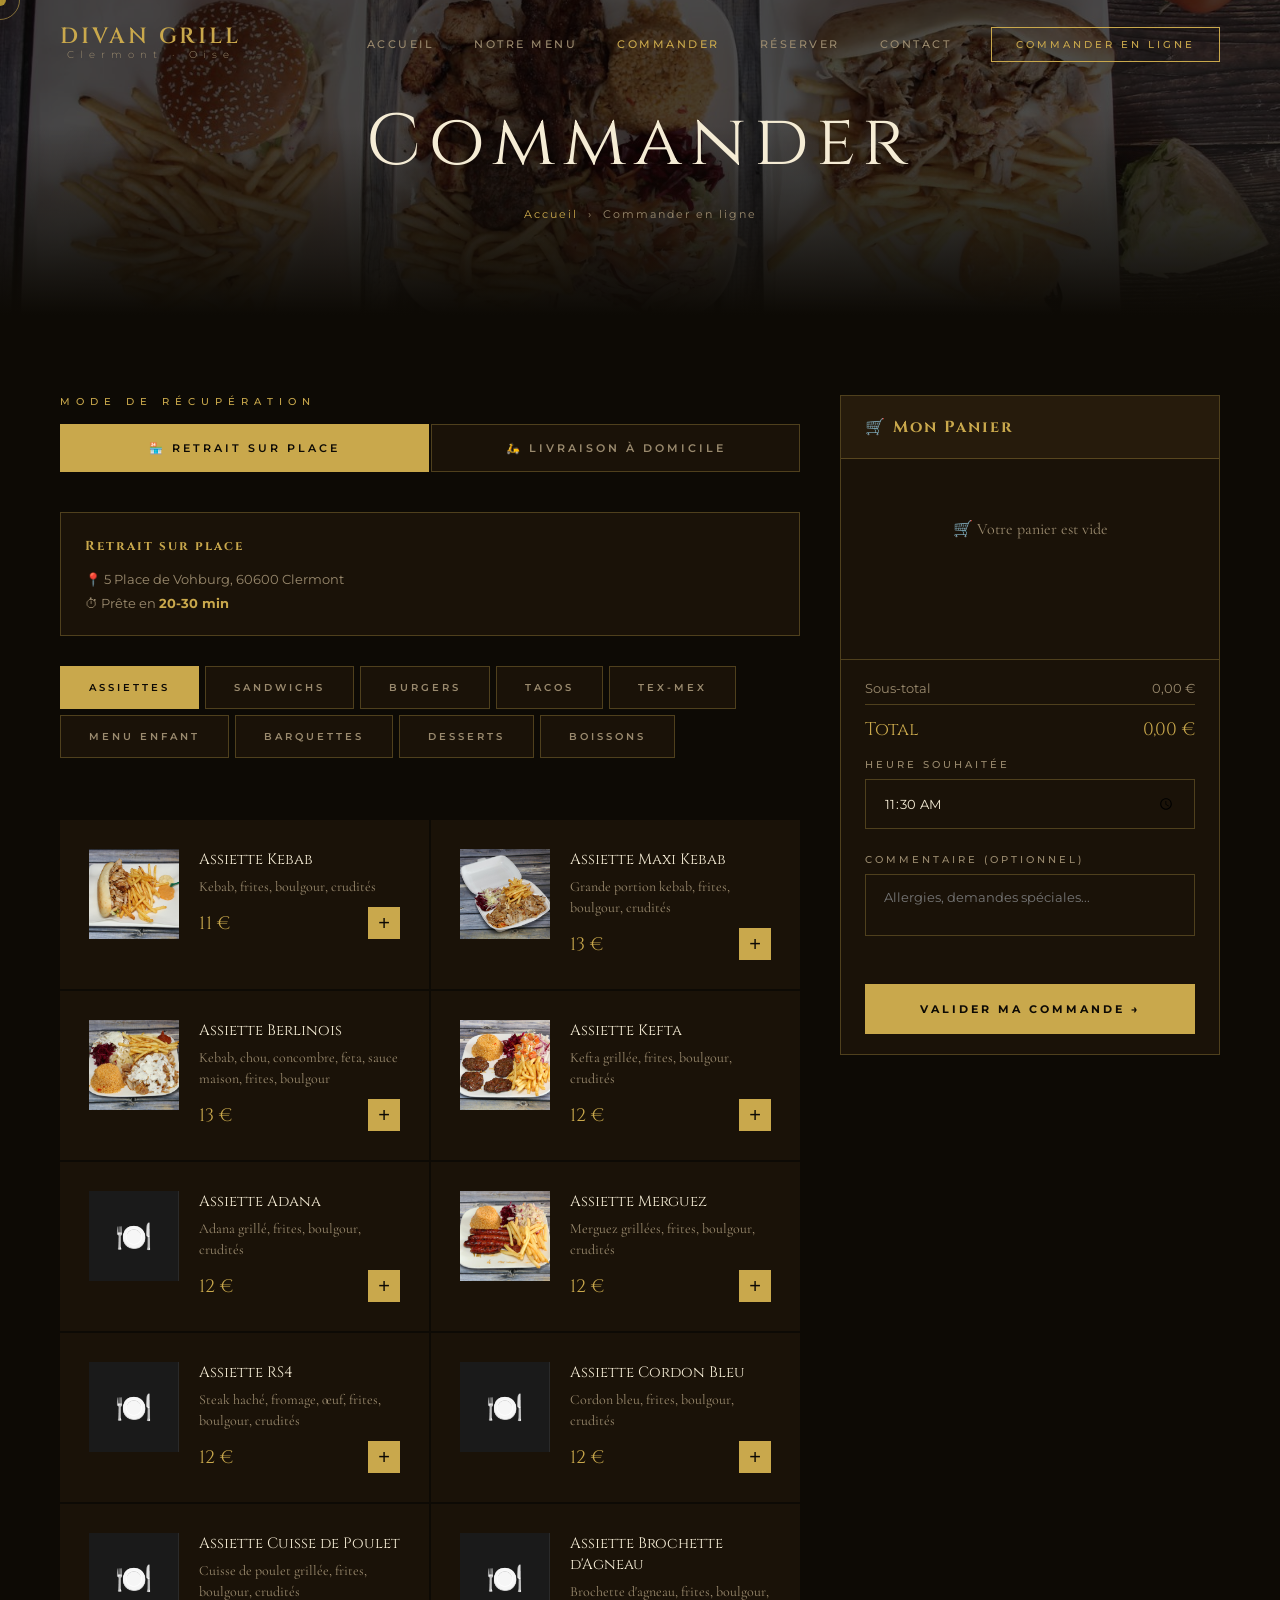
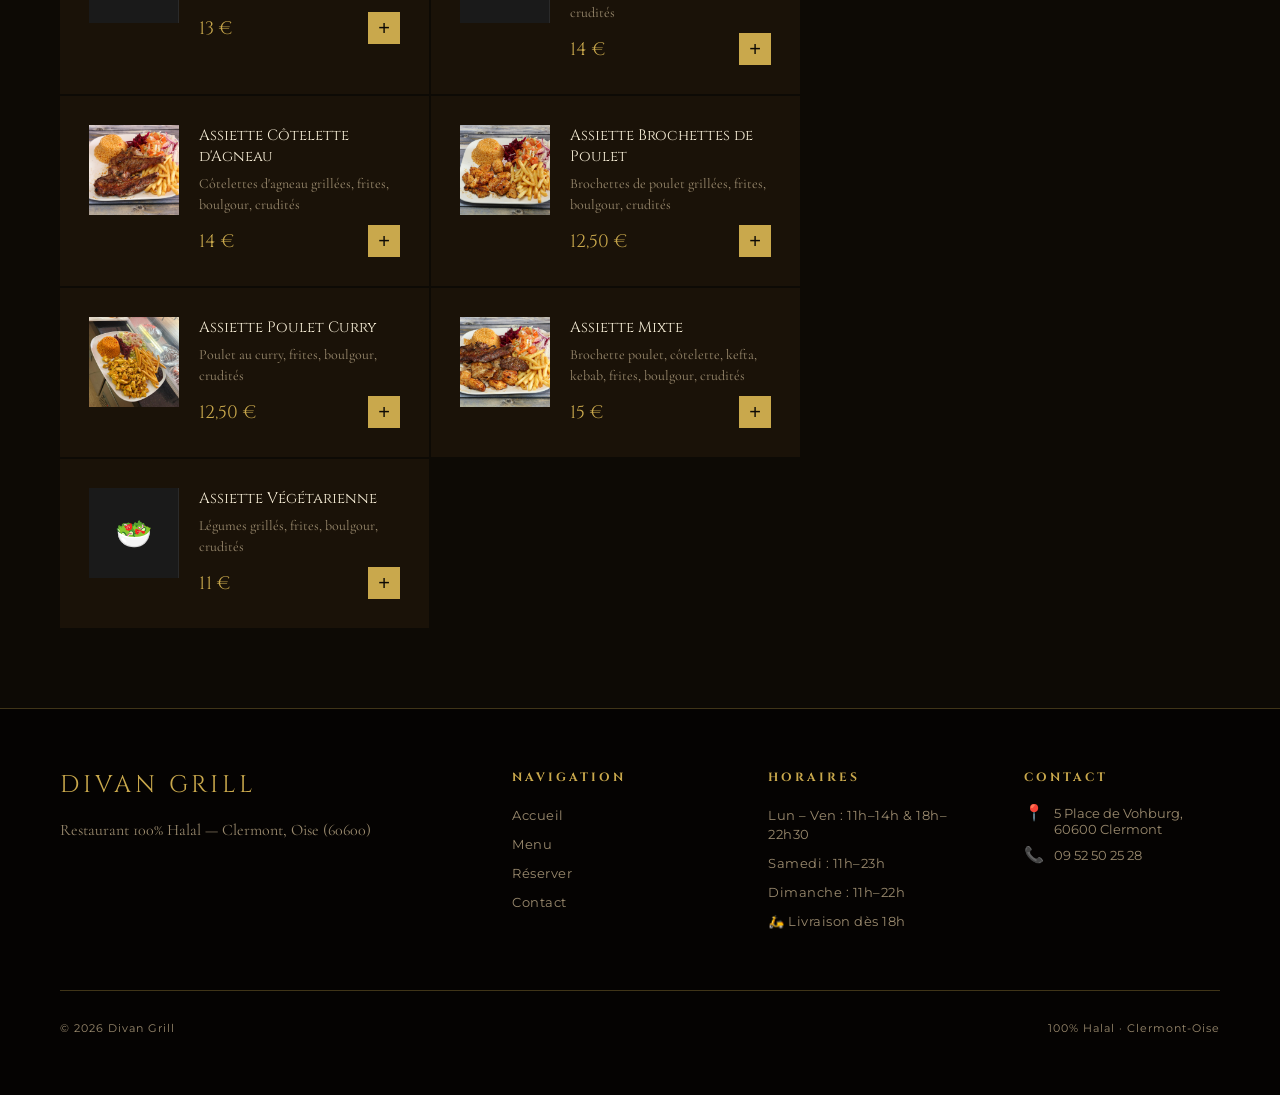
==== commander.html @ 0c8ebe2c "Mise a jour site Divan Grill" ====
<!DOCTYPE html>
<html lang="fr">
<head>
  <meta charset="UTF-8">
  <meta name="viewport" content="width=device-width, initial-scale=1.0">
  <title>Commander — Divan Grill</title>
  <meta name="description" content="Commandez en ligne chez Divan Grill à Clermont. Retrait sur place ou livraison à domicile pour profiter de nos spécialités turques halal.">
  <link rel="stylesheet" href="css/style.css">
  <style>
    .order-no-photo {
      width:90px;height:90px;min-width:90px;background:#1a1a1a;
      display:flex;align-items:center;justify-content:center;
      font-size:30px;flex-shrink:0;border-right:1px solid #2a2a2a;
    }
  </style>
</head>
<body style="overflow:hidden">

<div class="loader"><div class="loader-logo">DIVAN GRILL</div><div class="loader-line"></div></div>
<div class="cursor"></div><div class="cursor-follower"></div><div class="overlay-backdrop"></div>

<div class="mobile-nav">
  <button class="mobile-nav-close">&#x2715;</button>
  <a href="index.html">Accueil</a><a href="menu.html">Menu</a>
  <a href="commander.html">Commander</a><a href="reservation.html">Réserver</a><a href="contact.html">Contact</a>
</div>

<nav>
  <a href="index.html" class="nav-logo">DIVAN GRILL<span>Clermont · Oise</span></a>
  <ul class="nav-links">
    <li><a href="index.html">Accueil</a></li>
    <li><a href="menu.html">Notre Menu</a></li>
    <li><a href="commander.html" style="color:var(--gold)">Commander</a></li>
    <li><a href="reservation.html">Réserver</a></li>
    <li><a href="contact.html">Contact</a></li>
    <li><a href="commander.html" class="nav-cta">Commander en ligne</a></li>
  </ul>
  <button class="hamburger"><span></span><span></span><span></span></button>
</nav>

<div class="page-hero" style="height:35vh;">
  <div class="page-hero-bg" style="background-image:url('images/plateau_repas_cover.jpeg')"></div>
  <div style="position:absolute;inset:0;background:linear-gradient(to bottom,transparent 40%,var(--dark))"></div>
  <div class="page-hero-content">
    <h1>Commander</h1>
    <div class="breadcrumb"><a href="index.html">Accueil</a><span>›</span><span>Commander en ligne</span></div>
  </div>
</div>

<div class="order-layout">
<div>

  <!-- Mode récupération -->
  <div style="margin-bottom:30px;">
    <div class="section-label">Mode de récupération</div>
    <div class="order-type-toggle" style="margin-top:16px;">
      <button class="order-type-btn active" data-type="retrait" onclick="setOrderType('retrait',this)">🏪 Retrait sur place</button>
      <button class="order-type-btn" data-type="livraison" onclick="setOrderType('livraison',this)">🛵 Livraison à domicile</button>
    </div>
  </div>

  <div class="delivery-info" id="delivery-form" style="display:none;">
    <h4>Informations de livraison</h4>
    <div class="form-row">
      <div class="form-group"><label>Prénom</label><input type="text" class="form-control" placeholder="Votre prénom" id="delivery-name"></div>
      <div class="form-group"><label>Téléphone</label><input type="tel" class="form-control" placeholder="06 XX XX XX XX" id="delivery-phone"></div>
    </div>
    <div class="form-group"><label>Adresse</label><input type="text" class="form-control" placeholder="Numéro, rue" id="delivery-address"></div>
    <div class="form-row">
      <div class="form-group"><label>Code Postal</label><input type="text" class="form-control" placeholder="60600" id="delivery-cp"></div>
      <div class="form-group"><label>Ville</label><input type="text" class="form-control" placeholder="Clermont" id="delivery-city"></div>
    </div>
    <p style="font-size:12px;color:var(--text-muted);margin-top:8px;">🛵 Livraison dès 18h</p>
  </div>

  <div class="delivery-info" id="pickup-info">
    <h4>Retrait sur place</h4>
    <p style="font-size:13px;color:var(--text-muted);">📍 5 Place de Vohburg, 60600 Clermont</p>
    <p style="font-size:13px;color:var(--text-muted);margin-top:8px;">⏱ Prête en <strong style="color:var(--gold)">20-30 min</strong></p>
  </div>

  <!-- Onglets -->
  <div class="menu-tabs" style="margin-top:30px;flex-wrap:wrap;gap:6px;">
    <button class="menu-tab active" onclick="showOrderCat('assiettes',this)">Assiettes</button>
    <button class="menu-tab" onclick="showOrderCat('sandwichs',this)">Sandwichs</button>
    <button class="menu-tab" onclick="showOrderCat('burgers',this)">Burgers</button>
    <button class="menu-tab" onclick="showOrderCat('tacos',this)">Tacos</button>
    <button class="menu-tab" onclick="showOrderCat('texmex',this)">Tex-Mex</button>
    <button class="menu-tab" onclick="showOrderCat('enfant',this)">Menu Enfant</button>
    <button class="menu-tab" onclick="showOrderCat('barquettes',this)">Barquettes</button>
    <button class="menu-tab" onclick="showOrderCat('desserts',this)">Desserts</button>
    <button class="menu-tab" onclick="showOrderCat('boissons',this)">Boissons</button>
  </div>

  <!-- ASSIETTES -->
  <div id="assiettes" class="menu-category active"><div class="menu-items-grid">
    <div class="menu-item">
      <img src="images/sandwich_kebab.jpeg" class="menu-item-img" alt="Assiette Kebab">
      <div class="menu-item-content">
        <div class="menu-item-name">Assiette Kebab</div>
        <div class="menu-item-desc">Kebab, frites, boulgour, crudités</div>
        <div class="menu-item-footer"><div class="menu-item-price">11 €</div>
        <button class="add-to-cart" onclick="addToCart('Assiette Kebab',11,'')">+</button></div>
      </div>
    </div>
    <div class="menu-item">
      <img src="images/assiette_maxi_kebab.jpeg" class="menu-item-img" alt="Assiette Maxi Kebab">
      <div class="menu-item-content">
        <div class="menu-item-name">Assiette Maxi Kebab</div>
        <div class="menu-item-desc">Grande portion kebab, frites, boulgour, crudités</div>
        <div class="menu-item-footer"><div class="menu-item-price">13 €</div>
        <button class="add-to-cart" onclick="addToCart('Assiette Maxi Kebab',13,'')">+</button></div>
      </div>
    </div>
    <div class="menu-item">
      <img src="images/assiette_berlinois.jpeg" class="menu-item-img" alt="Assiette Berlinois">
      <div class="menu-item-content">
        <div class="menu-item-name">Assiette Berlinois</div>
        <div class="menu-item-desc">Kebab, chou, concombre, feta, sauce maison, frites, boulgour</div>
        <div class="menu-item-footer"><div class="menu-item-price">13 €</div>
        <button class="add-to-cart" onclick="addToCart('Assiette Berlinois',13,'')">+</button></div>
      </div>
    </div>
    <div class="menu-item">
      <img src="images/assiette_kefta.jpeg" class="menu-item-img" alt="Assiette Kefta">
      <div class="menu-item-content">
        <div class="menu-item-name">Assiette Kefta</div>
        <div class="menu-item-desc">Kefta grillée, frites, boulgour, crudités</div>
        <div class="menu-item-footer"><div class="menu-item-price">12 €</div>
        <button class="add-to-cart" onclick="addToCart('Assiette Kefta',12,'')">+</button></div>
      </div>
    </div>
    <div class="menu-item">
      <div class="order-no-photo">🍽️</div>
      <div class="menu-item-content">
        <div class="menu-item-name">Assiette Adana</div>
        <div class="menu-item-desc">Adana grillé, frites, boulgour, crudités</div>
        <div class="menu-item-footer"><div class="menu-item-price">12 €</div>
        <button class="add-to-cart" onclick="addToCart('Assiette Adana',12,'')">+</button></div>
      </div>
    </div>
    <div class="menu-item">
      <img src="images/assiette_merguez.jpeg" class="menu-item-img" alt="Assiette Merguez">
      <div class="menu-item-content">
        <div class="menu-item-name">Assiette Merguez</div>
        <div class="menu-item-desc">Merguez grillées, frites, boulgour, crudités</div>
        <div class="menu-item-footer"><div class="menu-item-price">12 €</div>
        <button class="add-to-cart" onclick="addToCart('Assiette Merguez',12,'')">+</button></div>
      </div>
    </div>
    <div class="menu-item">
      <div class="order-no-photo">🍽️</div>
      <div class="menu-item-content">
        <div class="menu-item-name">Assiette RS4</div>
        <div class="menu-item-desc">Steak haché, fromage, œuf, frites, boulgour, crudités</div>
        <div class="menu-item-footer"><div class="menu-item-price">12 €</div>
        <button class="add-to-cart" onclick="addToCart('Assiette RS4',12,'')">+</button></div>
      </div>
    </div>
    <div class="menu-item">
      <div class="order-no-photo">🍽️</div>
      <div class="menu-item-content">
        <div class="menu-item-name">Assiette Cordon Bleu</div>
        <div class="menu-item-desc">Cordon bleu, frites, boulgour, crudités</div>
        <div class="menu-item-footer"><div class="menu-item-price">12 €</div>
        <button class="add-to-cart" onclick="addToCart('Assiette Cordon Bleu',12,'')">+</button></div>
      </div>
    </div>
    <div class="menu-item">
      <div class="order-no-photo">🍽️</div>
      <div class="menu-item-content">
        <div class="menu-item-name">Assiette Cuisse de Poulet</div>
        <div class="menu-item-desc">Cuisse de poulet grillée, frites, boulgour, crudités</div>
        <div class="menu-item-footer"><div class="menu-item-price">13 €</div>
        <button class="add-to-cart" onclick="addToCart('Assiette Cuisse Poulet',13,'')">+</button></div>
      </div>
    </div>
    <div class="menu-item">
      <div class="order-no-photo">🍽️</div>
      <div class="menu-item-content">
        <div class="menu-item-name">Assiette Brochette d'Agneau</div>
        <div class="menu-item-desc">Brochette d'agneau, frites, boulgour, crudités</div>
        <div class="menu-item-footer"><div class="menu-item-price">14 €</div>
        <button class="add-to-cart" onclick="addToCart('Assiette Brochette Agneau',14,'')">+</button></div>
      </div>
    </div>
    <div class="menu-item">
      <img src="images/assiette_cotelette_agneau.jpeg" class="menu-item-img" alt="Assiette Côtelette d'Agneau">
      <div class="menu-item-content">
        <div class="menu-item-name">Assiette Côtelette d'Agneau</div>
        <div class="menu-item-desc">Côtelettes d'agneau grillées, frites, boulgour, crudités</div>
        <div class="menu-item-footer"><div class="menu-item-price">14 €</div>
        <button class="add-to-cart" onclick="addToCart('Assiette Cotelette Agneau',14,'')">+</button></div>
      </div>
    </div>
    <div class="menu-item">
      <img src="images/assiette_brochette_poulet.jpeg" class="menu-item-img" alt="Assiette Brochettes de Poulet">
      <div class="menu-item-content">
        <div class="menu-item-name">Assiette Brochettes de Poulet</div>
        <div class="menu-item-desc">Brochettes de poulet grillées, frites, boulgour, crudités</div>
        <div class="menu-item-footer"><div class="menu-item-price">12,50 €</div>
        <button class="add-to-cart" onclick="addToCart('Assiette Brochettes Poulet',12.5,'')">+</button></div>
      </div>
    </div>
    <div class="menu-item">
      <img src="images/assiette_poulet_curry.jpeg" class="menu-item-img" alt="Assiette Poulet Curry">
      <div class="menu-item-content">
        <div class="menu-item-name">Assiette Poulet Curry</div>
        <div class="menu-item-desc">Poulet au curry, frites, boulgour, crudités</div>
        <div class="menu-item-footer"><div class="menu-item-price">12,50 €</div>
        <button class="add-to-cart" onclick="addToCart('Assiette Poulet Curry',12.5,'')">+</button></div>
      </div>
    </div>
    <div class="menu-item">
      <img src="images/assiette_mixte.jpeg" class="menu-item-img" alt="Assiette Mixte">
      <div class="menu-item-content">
        <div class="menu-item-name">Assiette Mixte</div>
        <div class="menu-item-desc">Brochette poulet, côtelette, kefta, kebab, frites, boulgour, crudités</div>
        <div class="menu-item-footer"><div class="menu-item-price">15 €</div>
        <button class="add-to-cart" onclick="addToCart('Assiette Mixte',15,'')">+</button></div>
      </div>
    </div>
    <div class="menu-item">
      <div class="order-no-photo">🥗</div>
      <div class="menu-item-content">
        <div class="menu-item-name">Assiette Végétarienne</div>
        <div class="menu-item-desc">Légumes grillés, frites, boulgour, crudités</div>
        <div class="menu-item-footer"><div class="menu-item-price">11 €</div>
        <button class="add-to-cart" onclick="addToCart('Assiette Végétarienne',11,'')">+</button></div>
      </div>
    </div>
  </div></div>
  <!-- SANDWICHS -->
  <div id="sandwichs" class="menu-category"><div class="menu-items-grid">
    <div class="menu-item">
      <img src="images/sandwich_kebab.jpeg" class="menu-item-img" alt="Kebab">
      <div class="menu-item-content">
        <div class="menu-item-name">Kebab</div>
        <div class="menu-item-desc">Kebab, salade, tomate, oignons</div>
        <div class="menu-item-footer"><div class="menu-item-price">7 €</div>
        <button class="add-to-cart" onclick="addToCart('Sandwich Kebab',7,'')">+</button></div>
      </div>
    </div>
    <div class="menu-item">
      <img src="images/sandwich_maxi_kebab.jpeg" class="menu-item-img" alt="Maxi Kebab">
      <div class="menu-item-content">
        <div class="menu-item-name">Maxi Kebab</div>
        <div class="menu-item-desc">Grande portion kebab, salade, tomate, oignons</div>
        <div class="menu-item-footer"><div class="menu-item-price">8,50 €</div>
        <button class="add-to-cart" onclick="addToCart('Maxi Kebab',8.5,'')">+</button></div>
      </div>
    </div>
    <div class="menu-item">
      <img src="images/sandwich_libanais.jpeg" class="menu-item-img" alt="Libanais">
      <div class="menu-item-content">
        <div class="menu-item-name">Libanais</div>
        <div class="menu-item-desc">Pain libanais, kebab, salade, tomate, oignons</div>
        <div class="menu-item-footer"><div class="menu-item-price">7,50 €</div>
        <button class="add-to-cart" onclick="addToCart('Libanais',7.5,'')">+</button></div>
      </div>
    </div>
    <div class="menu-item">
      <img src="images/sandwich_libanais.jpeg" class="menu-item-img" alt="Libanais Maxi">
      <div class="menu-item-content">
        <div class="menu-item-name">Libanais Maxi</div>
        <div class="menu-item-desc">Grand pain libanais, kebab, salade, tomate, oignons</div>
        <div class="menu-item-footer"><div class="menu-item-price">9 €</div>
        <button class="add-to-cart" onclick="addToCart('Libanais Maxi',9,'')">+</button></div>
      </div>
    </div>
    <div class="menu-item">
      <div class="order-no-photo">🥖</div>
      <div class="menu-item-content">
        <div class="menu-item-name">Poulet / Poulet Curry</div>
        <div class="menu-item-desc">Poulet ou poulet curry, salade, tomate, oignons</div>
        <div class="menu-item-footer"><div class="menu-item-price">7,50 €</div>
        <button class="add-to-cart" onclick="addToCart('Sandwich Poulet',7.5,'')">+</button></div>
      </div>
    </div>
    <div class="menu-item">
      <div class="order-no-photo">🥖</div>
      <div class="menu-item-content">
        <div class="menu-item-name">Triple Steak</div>
        <div class="menu-item-desc">3 steaks hachés, salade, tomate, oignons</div>
        <div class="menu-item-footer"><div class="menu-item-price">7 €</div>
        <button class="add-to-cart" onclick="addToCart('Triple Steak',7,'')">+</button></div>
      </div>
    </div>
    <div class="menu-item">
      <div class="order-no-photo">🥖</div>
      <div class="menu-item-content">
        <div class="menu-item-name">Cordon Bleu</div>
        <div class="menu-item-desc">Cordon bleu, salade, tomate, oignons</div>
        <div class="menu-item-footer"><div class="menu-item-price">7 €</div>
        <button class="add-to-cart" onclick="addToCart('Sandwich Cordon Bleu',7,'')">+</button></div>
      </div>
    </div>
    <div class="menu-item">
      <div class="order-no-photo">🥖</div>
      <div class="menu-item-content">
        <div class="menu-item-name">Agneau</div>
        <div class="menu-item-desc">Viande d'agneau, salade, tomate, oignons</div>
        <div class="menu-item-footer"><div class="menu-item-price">8 €</div>
        <button class="add-to-cart" onclick="addToCart('Sandwich Agneau',8,'')">+</button></div>
      </div>
    </div>
    <div class="menu-item">
      <div class="order-no-photo">🥖</div>
      <div class="menu-item-content">
        <div class="menu-item-name">Merguez</div>
        <div class="menu-item-desc">Merguez, salade, tomate, oignons</div>
        <div class="menu-item-footer"><div class="menu-item-price">7 €</div>
        <button class="add-to-cart" onclick="addToCart('Sandwich Merguez',7,'')">+</button></div>
      </div>
    </div>
    <div class="menu-item">
      <div class="order-no-photo">🥖</div>
      <div class="menu-item-content">
        <div class="menu-item-name">Turbo</div>
        <div class="menu-item-desc">Salade, tomate, oignons</div>
        <div class="menu-item-footer"><div class="menu-item-price">7,50 €</div>
        <button class="add-to-cart" onclick="addToCart('Turbo',7.5,'')">+</button></div>
      </div>
    </div>
    <div class="menu-item">
      <img src="images/sandwich_rs4.jpeg" class="menu-item-img" alt="RS4">
      <div class="menu-item-content">
        <div class="menu-item-name">RS4</div>
        <div class="menu-item-desc">3 steaks, fromage, jambon, œuf, salade, tomates, oignons</div>
        <div class="menu-item-footer"><div class="menu-item-price">8 €</div>
        <button class="add-to-cart" onclick="addToCart('RS4',8,'')">+</button></div>
      </div>
    </div>
    <div class="menu-item">
      <img src="images/sandwich_kefta.jpeg" class="menu-item-img" alt="Kefta">
      <div class="menu-item-content">
        <div class="menu-item-name">Kefta</div>
        <div class="menu-item-desc">Kefta, salade, tomate, oignons</div>
        <div class="menu-item-footer"><div class="menu-item-price">7 €</div>
        <button class="add-to-cart" onclick="addToCart('Sandwich Kefta',7,'')">+</button></div>
      </div>
    </div>
    <div class="menu-item">
      <div class="order-no-photo">🥖</div>
      <div class="menu-item-content">
        <div class="menu-item-name">Extrême <span class="ntag">New</span></div>
        <div class="menu-item-desc">Garniture XXL, salade, tomate, oignons</div>
        <div class="menu-item-footer"><div class="menu-item-price">8,50 €</div>
        <button class="add-to-cart" onclick="addToCart('Extrême',8.5,'')">+</button></div>
      </div>
    </div>
    <div class="menu-item">
      <div class="order-no-photo">🥖</div>
      <div class="menu-item-content">
        <div class="menu-item-name">Adana</div>
        <div class="menu-item-desc">Adana grillé, salade, tomate, oignons</div>
        <div class="menu-item-footer"><div class="menu-item-price">7 €</div>
        <button class="add-to-cart" onclick="addToCart('Sandwich Adana',7,'')">+</button></div>
      </div>
    </div>
    <div class="menu-item">
      <img src="images/sandwich_blinde.jpeg" class="menu-item-img" alt="Blindé">
      <div class="menu-item-content">
        <div class="menu-item-name">Blindé <span class="ntag">New</span></div>
        <div class="menu-item-desc">3 steaks, kebab, fromage, œuf, jambon, salade, tomate, oignons</div>
        <div class="menu-item-footer"><div class="menu-item-price">9 €</div>
        <button class="add-to-cart" onclick="addToCart('Blindé',9,'')">+</button></div>
      </div>
    </div>
    <div class="menu-item">
      <div class="order-no-photo">🥖</div>
      <div class="menu-item-content">
        <div class="menu-item-name">Végétarien</div>
        <div class="menu-item-desc">Légumes, salade, tomate, oignons</div>
        <div class="menu-item-footer"><div class="menu-item-price">7 €</div>
        <button class="add-to-cart" onclick="addToCart('Sandwich Végétarien',7,'')">+</button></div>
      </div>
    </div>
    <div class="menu-item">
      <div class="order-no-photo">🥖</div>
      <div class="menu-item-content">
        <div class="menu-item-name">Viking <span class="ntag">New</span></div>
        <div class="menu-item-desc">Salade, tomate, oignons</div>
        <div class="menu-item-footer"><div class="menu-item-price">9 €</div>
        <button class="add-to-cart" onclick="addToCart('Viking',9,'')">+</button></div>
      </div>
    </div>
    <div class="menu-item">
      <div class="order-no-photo">🥖</div>
      <div class="menu-item-content">
        <div class="menu-item-name">Mixte <span class="ntag">New</span></div>
        <div class="menu-item-desc">Mélange de viandes, salade, tomate, oignons</div>
        <div class="menu-item-footer"><div class="menu-item-price">9 €</div>
        <button class="add-to-cart" onclick="addToCart('Sandwich Mixte',9,'')">+</button></div>
      </div>
    </div>
    <div class="menu-item">
      <img src="images/sandwich_triple_chevre.jpeg" class="menu-item-img" alt="Triple Chèvre">
      <div class="menu-item-content">
        <div class="menu-item-name">Triple Chèvre <span class="ntag">New</span></div>
        <div class="menu-item-desc">Kebab + 1 viande, 3 steaks, 3 fromages de chèvre, salade, tomates, oignons</div>
        <div class="menu-item-footer"><div class="menu-item-price">8,50 €</div>
        <button class="add-to-cart" onclick="addToCart('Triple Chèvre',8.5,'')">+</button></div>
      </div>
    </div>
    <div class="menu-item">
      <img src="images/berlinois.jpeg" class="menu-item-img" alt="Berlinois">
      <div class="menu-item-content">
        <div class="menu-item-name">Berlinois</div>
        <div class="menu-item-desc">Kebab, salade, chou blanc/rouge, concombre, feta, sauce maison</div>
        <div class="menu-item-footer"><div class="menu-item-price">8,50 €</div>
        <button class="add-to-cart" onclick="addToCart('Berlinois',8.5,'')">+</button></div>
      </div>
    </div>
    <div class="menu-item">
      <img src="images/sandwich_kebab_au_four.jpeg" class="menu-item-img" alt="Kebab au Four">
      <div class="menu-item-content">
        <div class="menu-item-name">Kebab au Four <span class="ntag">New</span></div>
        <div class="menu-item-desc">Viande de kebab, mozzarella gratinée au four</div>
        <div class="menu-item-footer"><div class="menu-item-price">8,50 €</div>
        <button class="add-to-cart" onclick="addToCart('Kebab au Four',8.5,'')">+</button></div>
      </div>
    </div>
    <div class="menu-item">
      <div class="order-no-photo">🥖</div>
      <div class="menu-item-content">
        <div class="menu-item-name">Baguette Kebab <span class="ntag">New</span></div>
        <div class="menu-item-desc">Kebab en baguette, salade, tomate, oignons</div>
        <div class="menu-item-footer"><div class="menu-item-price">8,50 €</div>
        <button class="add-to-cart" onclick="addToCart('Baguette Kebab',8.5,'')">+</button></div>
      </div>
    </div>
  </div></div>
  <!-- BURGERS -->
  <div id="burgers" class="menu-category"><div class="menu-items-grid">
    <div class="menu-item">
      <img src="images/burger_frite.jpeg" class="menu-item-img" alt="Cheese Burger">
      <div class="menu-item-content">
        <div class="menu-item-name">Cheese Burger</div>
        <div class="menu-item-desc">Steak haché, fromage, salade, tomates, oignons</div>
        <div class="menu-item-footer"><div class="menu-item-price">5,50 €</div>
        <button class="add-to-cart" onclick="addToCart('Cheese Burger',5.5,'')">+</button></div>
      </div>
    </div>
    <div class="menu-item">
      <div class="order-no-photo">🍔</div>
      <div class="menu-item-content">
        <div class="menu-item-name">Chicken Steak</div>
        <div class="menu-item-desc">Steaks de poulet, fromage, salade, tomates, oignons</div>
        <div class="menu-item-footer"><div class="menu-item-price">6 €</div>
        <button class="add-to-cart" onclick="addToCart('Chicken Steak',6,'')">+</button></div>
      </div>
    </div>
    <div class="menu-item">
      <div class="order-no-photo">🍔</div>
      <div class="menu-item-content">
        <div class="menu-item-name">Végétarien</div>
        <div class="menu-item-desc">Steak végétal, fromage, salade, tomates, oignons</div>
        <div class="menu-item-footer"><div class="menu-item-price">6 €</div>
        <button class="add-to-cart" onclick="addToCart('Burger Végétarien',6,'')">+</button></div>
      </div>
    </div>
    <div class="menu-item">
      <div class="order-no-photo">🍔</div>
      <div class="menu-item-content">
        <div class="menu-item-name">Double Cheese</div>
        <div class="menu-item-desc">2 steaks hachés, double fromage, salade, tomates, oignons</div>
        <div class="menu-item-footer"><div class="menu-item-price">7 €</div>
        <button class="add-to-cart" onclick="addToCart('Double Cheese',7,'')">+</button></div>
      </div>
    </div>
    <div class="menu-item">
      <div class="order-no-photo">🍔</div>
      <div class="menu-item-content">
        <div class="menu-item-name">Royal DG</div>
        <div class="menu-item-desc">Steak haché, sauce maison DG, salade, tomates, oignons</div>
        <div class="menu-item-footer"><div class="menu-item-price">7,50 €</div>
        <button class="add-to-cart" onclick="addToCart('Royal DG',7.5,'')">+</button></div>
      </div>
    </div>
    <div class="menu-item">
      <div class="order-no-photo">🍔</div>
      <div class="menu-item-content">
        <div class="menu-item-name">Country</div>
        <div class="menu-item-desc">Steak haché, bacon halal, salade, tomates, oignons</div>
        <div class="menu-item-footer"><div class="menu-item-price">8 €</div>
        <button class="add-to-cart" onclick="addToCart('Country',8,'')">+</button></div>
      </div>
    </div>
    <div class="menu-item">
      <div class="order-no-photo">🍔</div>
      <div class="menu-item-content">
        <div class="menu-item-name">Duel</div>
        <div class="menu-item-desc">2 viandes au choix, fromage, salade, tomates, oignons</div>
        <div class="menu-item-footer"><div class="menu-item-price">8 €</div>
        <button class="add-to-cart" onclick="addToCart('Duel',8,'')">+</button></div>
      </div>
    </div>
    <div class="menu-item">
      <div class="order-no-photo">🍔</div>
      <div class="menu-item-content">
        <div class="menu-item-name">Rustique <span class="ntag">New</span></div>
        <div class="menu-item-desc">Steak haché, fromage, salade, tomates, oignons</div>
        <div class="menu-item-footer"><div class="menu-item-price">8 €</div>
        <button class="add-to-cart" onclick="addToCart('Rustique',8,'')">+</button></div>
      </div>
    </div>
  </div>
  <div style="background:#1a1a1a;border:1px solid #2a2a2a;border-radius:8px;padding:14px 16px;margin-top:12px;font-size:12px;color:var(--text-muted);line-height:1.8;">
    <strong style="color:var(--gold)">Viandes :</strong> Poulet · Viande hachée · Cordon Bleu · Nuggets · Tenders · Merguez · Kebab · Chicken Curry<br>
    <strong style="color:var(--gold)">Suppléments :</strong> Fromage (Cheddar, Boursin, Chèvre, Feta) +0,50 € · Frites +2 € · Blanc de poulet +1 € · Œuf +1 €
  </div>
  </div>
  <!-- TACOS -->
  <div id="tacos" class="menu-category"><div class="menu-items-grid">
    <div class="menu-item">
      <img src="images/tacos.jpeg" class="menu-item-img" alt="Tacos Classique">
      <div class="menu-item-content">
        <div class="menu-item-name">Tacos Classique</div>
        <div class="menu-item-desc">1 viande au choix, fromage fondu, sauce</div>
        <div class="menu-item-footer"><div class="menu-item-price">7,50 €</div>
        <button class="add-to-cart" onclick="addToCart('Tacos Classique',7.5,'')">+</button></div>
      </div>
    </div>
    <div class="menu-item">
      <img src="images/tacos.jpeg" class="menu-item-img" alt="Tacos Double">
      <div class="menu-item-content">
        <div class="menu-item-name">Tacos Double</div>
        <div class="menu-item-desc">2 viandes au choix, fromage fondu, sauce</div>
        <div class="menu-item-footer"><div class="menu-item-price">8,50 €</div>
        <button class="add-to-cart" onclick="addToCart('Tacos Double',8.5,'')">+</button></div>
      </div>
    </div>
    <div class="menu-item">
      <img src="images/tacos.jpeg" class="menu-item-img" alt="Tacos Maxi">
      <div class="menu-item-content">
        <div class="menu-item-name">Tacos Maxi</div>
        <div class="menu-item-desc">3 viandes au choix, fromage fondu, sauce</div>
        <div class="menu-item-footer"><div class="menu-item-price">10 €</div>
        <button class="add-to-cart" onclick="addToCart('Tacos Maxi',10,'')">+</button></div>
      </div>
    </div>
  </div></div>
  <!-- TEX-MEX -->
  <div id="texmex" class="menu-category"><div class="menu-items-grid">
    <div class="menu-item">
      <div class="order-no-photo">🍗</div>
      <div class="menu-item-content">
        <div class="menu-item-name">Nuggets Frits x5</div>
        <div class="menu-item-desc">5 nuggets de poulet frits</div>
        <div class="menu-item-footer"><div class="menu-item-price">6 €</div>
        <button class="add-to-cart" onclick="addToCart('Nuggets x5',6,'')">+</button></div>
      </div>
    </div>
    <div class="menu-item">
      <div class="order-no-photo">🍗</div>
      <div class="menu-item-content">
        <div class="menu-item-name">Tenders Frits x5</div>
        <div class="menu-item-desc">5 tenders de poulet frits</div>
        <div class="menu-item-footer"><div class="menu-item-price">7,50 €</div>
        <button class="add-to-cart" onclick="addToCart('Tenders x5',7.5,'')">+</button></div>
      </div>
    </div>
  </div></div>
  <!-- MENU ENFANT -->
  <div id="enfant" class="menu-category"><div class="menu-items-grid">
    <div class="menu-item">
      <img src="images/menu_enfant_burger_frite.jpeg" class="menu-item-img" alt="Menu Enfant — Burger + Frites">
      <div class="menu-item-content">
        <div class="menu-item-name">Menu Enfant — Burger + Frites</div>
        <div class="menu-item-desc">Burger + frites + Capri-Sun + surprise jouet</div>
        <div class="menu-item-footer"><div class="menu-item-price">7 €</div>
        <button class="add-to-cart" onclick="addToCart('Menu Enfant Burger',7,'')">+</button></div>
      </div>
    </div>
    <div class="menu-item">
      <img src="images/menu_enfant_frite.jpeg" class="menu-item-img" alt="Menu Enfant — Nuggets + Frites">
      <div class="menu-item-content">
        <div class="menu-item-name">Menu Enfant — Nuggets + Frites</div>
        <div class="menu-item-desc">Nuggets + frites + Capri-Sun + surprise jouet</div>
        <div class="menu-item-footer"><div class="menu-item-price">7 €</div>
        <button class="add-to-cart" onclick="addToCart('Menu Enfant Nuggets',7,'')">+</button></div>
      </div>
    </div>
  </div></div>
  <!-- BARQUETTES -->
  <div id="barquettes" class="menu-category"><div class="menu-items-grid">
    <div class="menu-item">
      <div class="order-no-photo">🌾</div>
      <div class="menu-item-content">
        <div class="menu-item-name">Barquette Blé (Boulgour)</div>
        <div class="menu-item-desc">Boulgour nature ou assaisonné</div>
        <div class="menu-item-footer"><div class="menu-item-price">Petite 3,50 € / Grande 5,50 €</div>
        <button class="add-to-cart" onclick="addToCart('Barquette Blé Petite',3.5,'')">+</button></div>
      </div>
    </div>
    <div class="menu-item">
      <div class="order-no-photo">🍟</div>
      <div class="menu-item-content">
        <div class="menu-item-name">Barquette Frites</div>
        <div class="menu-item-desc">Frites dorées et croustillantes</div>
        <div class="menu-item-footer"><div class="menu-item-price">Petite 3 € / Grande 5 €</div>
        <button class="add-to-cart" onclick="addToCart('Barquette Frites Petite',3,'')">+</button></div>
      </div>
    </div>
    <div class="menu-item">
      <div class="order-no-photo">🥩</div>
      <div class="menu-item-content">
        <div class="menu-item-name">Barquette Viande</div>
        <div class="menu-item-desc">Viande grillée au choix</div>
        <div class="menu-item-footer"><div class="menu-item-price">Petite 5 € / Grande 8 €</div>
        <button class="add-to-cart" onclick="addToCart('Barquette Viande Petite',5,'')">+</button></div>
      </div>
    </div>
  </div></div>
  <!-- DESSERTS -->
  <div id="desserts" class="menu-category"><div class="menu-items-grid">
    <div class="menu-item">
      <div class="order-no-photo">🍯</div>
      <div class="menu-item-content">
        <div class="menu-item-name">Baklava</div>
        <div class="menu-item-desc">Pâtisserie orientale aux pistaches</div>
        <div class="menu-item-footer"><div class="menu-item-price">3,50 €</div>
        <button class="add-to-cart" onclick="addToCart('Baklava',3.5,'')">+</button></div>
      </div>
    </div>
    <div class="menu-item">
      <div class="order-no-photo">🍬</div>
      <div class="menu-item-content">
        <div class="menu-item-name">Lokum</div>
        <div class="menu-item-desc">Confiserie orientale traditionnelle</div>
        <div class="menu-item-footer"><div class="menu-item-price">3,50 €</div>
        <button class="add-to-cart" onclick="addToCart('Lokum',3.5,'')">+</button></div>
      </div>
    </div>
    <div class="menu-item">
      <img src="images/tiramisu.jpeg" class="menu-item-img" alt="Tiramisu">
      <div class="menu-item-content">
        <div class="menu-item-name">Tiramisu</div>
        <div class="menu-item-desc">Tiramisu maison en verrine</div>
        <div class="menu-item-footer"><div class="menu-item-price">3,50 €</div>
        <button class="add-to-cart" onclick="addToCart('Tiramisu',3.5,'')">+</button></div>
      </div>
    </div>
    <div class="menu-item">
      <img src="images/dessert_tarte_au_daim.jpeg" class="menu-item-img" alt="Tarte au Daim">
      <div class="menu-item-content">
        <div class="menu-item-name">Tarte au Daim</div>
        <div class="menu-item-desc">Tarte croustillante aux éclats de Daim</div>
        <div class="menu-item-footer"><div class="menu-item-price">3,50 €</div>
        <button class="add-to-cart" onclick="addToCart('Tarte au Daim',3.5,'')">+</button></div>
      </div>
    </div>
  </div></div>
  <!-- BOISSONS -->
  <div id="boissons" class="menu-category"><div class="menu-items-grid">
    <div class="menu-item">
      <div class="order-no-photo">🥤</div>
      <div class="menu-item-content">
        <div class="menu-item-name">Boisson 33cl</div>
        <div class="menu-item-desc">Coca-Cola, Fanta, Sprite, Oasis…</div>
        <div class="menu-item-footer"><div class="menu-item-price">1,50 €</div>
        <button class="add-to-cart" onclick="addToCart('Boisson 33cl',1.5,'')">+</button></div>
      </div>
    </div>
    <div class="menu-item">
      <div class="order-no-photo">💧</div>
      <div class="menu-item-content">
        <div class="menu-item-name">Cristaline Aromatisée</div>
        <div class="menu-item-desc">Eau aromatisée Cristaline</div>
        <div class="menu-item-footer"><div class="menu-item-price">2 €</div>
        <button class="add-to-cart" onclick="addToCart('Cristaline Aromatisée',2,'')">+</button></div>
      </div>
    </div>
    <div class="menu-item">
      <div class="order-no-photo">⚡</div>
      <div class="menu-item-content">
        <div class="menu-item-name">Red Bull</div>
        <div class="menu-item-desc">Boisson énergisante Red Bull</div>
        <div class="menu-item-footer"><div class="menu-item-price">2,50 €</div>
        <button class="add-to-cart" onclick="addToCart('Red Bull',2.5,'')">+</button></div>
      </div>
    </div>
    <div class="menu-item">
      <div class="order-no-photo">🍶</div>
      <div class="menu-item-content">
        <div class="menu-item-name">Bouteille 1,5L</div>
        <div class="menu-item-desc">Eau minérale 1,5 litre</div>
        <div class="menu-item-footer"><div class="menu-item-price">3,50 €</div>
        <button class="add-to-cart" onclick="addToCart('Bouteille 1.5L',3.5,'')">+</button></div>
      </div>
    </div>
    <div class="menu-item">
      <div class="order-no-photo">☕</div>
      <div class="menu-item-content">
        <div class="menu-item-name">Thé / Café</div>
        <div class="menu-item-desc">Thé ou café chaud</div>
        <div class="menu-item-footer"><div class="menu-item-price">1,50 €</div>
        <button class="add-to-cart" onclick="addToCart('Thé Café',1.5,'')">+</button></div>
      </div>
    </div>
    <div class="menu-item">
      <div class="order-no-photo">🍺</div>
      <div class="menu-item-content">
        <div class="menu-item-name">Heineken 25cl</div>
        <div class="menu-item-desc">Bière blonde Heineken</div>
        <div class="menu-item-footer"><div class="menu-item-price">3 €</div>
        <button class="add-to-cart" onclick="addToCart('Heineken 25cl',3,'')">+</button></div>
      </div>
    </div>
    <div class="menu-item">
      <div class="order-no-photo">🍺</div>
      <div class="menu-item-content">
        <div class="menu-item-name">1664 25cl</div>
        <div class="menu-item-desc">Bière blonde Kronenbourg 1664</div>
        <div class="menu-item-footer"><div class="menu-item-price">3 €</div>
        <button class="add-to-cart" onclick="addToCart('1664 25cl',3,'')">+</button></div>
      </div>
    </div>
    <div class="menu-item">
      <div class="order-no-photo">🍺</div>
      <div class="menu-item-content">
        <div class="menu-item-name">Desperados 33cl</div>
        <div class="menu-item-desc">Bière tequila Desperados</div>
        <div class="menu-item-footer"><div class="menu-item-price">4 €</div>
        <button class="add-to-cart" onclick="addToCart('Desperados 33cl',4,'')">+</button></div>
      </div>
    </div>
    <div class="menu-item">
      <div class="order-no-photo">🍺</div>
      <div class="menu-item-content">
        <div class="menu-item-name">Leffe Blonde 33cl</div>
        <div class="menu-item-desc">Bière d'abbaye Leffe blonde</div>
        <div class="menu-item-footer"><div class="menu-item-price">4 €</div>
        <button class="add-to-cart" onclick="addToCart('Leffe Blonde 33cl',4,'')">+</button></div>
      </div>
    </div>
  </div></div>
</div>

<!-- PANIER -->
<div class="cart-panel">
  <div class="cart-header"><h3>🛒 Mon Panier</h3></div>
  <div class="cart-items"><div class="cart-empty">Votre panier est vide</div></div>
  <div class="cart-total">
    <div class="cart-total-row"><span>Sous-total</span><span class="cart-subtotal">0,00 €</span></div>
    <div class="cart-total-row" id="delivery-row" style="display:none;"><span>Frais de livraison</span><span class="cart-delivery-fee">2,90 €</span></div>
    <div class="cart-total-row grand"><span>Total</span><span class="cart-grand-total">0,00 €</span></div>
    <div class="form-group" style="margin-top:16px;">
      <label>Heure souhaitée</label>
      <input type="time" class="form-control" id="order-time" min="11:30" max="22:30">
    </div>
    <div class="form-group">
      <label>Commentaire (optionnel)</label>
      <textarea class="form-control" rows="2" placeholder="Allergies, demandes spéciales..." id="order-comment" style="resize:none;"></textarea>
    </div>
    <button class="cart-checkout-btn" onclick="validateOrder()">Valider ma commande →</button>
  </div>
  <div class="form-success" id="order-success" style="margin:20px;">
    <span class="success-icon">&#x2713;</span>
    <h3>Commande confirmée !</h3>
    <p id="order-confirmation-text">Votre commande a bien été enregistrée.</p>
  </div>
</div>
</div>

<!-- FOOTER -->
<footer style="margin-top:0">
  <div class="footer-grid">
    <div>
      <span class="footer-logo">DIVAN GRILL</span>
      <p class="footer-desc">Restaurant 100% Halal — Clermont, Oise (60600)</p>
    </div>
    <div class="footer-col">
      <h4>Navigation</h4>
      <ul>
        <li><a href="index.html">Accueil</a></li>
        <li><a href="menu.html">Menu</a></li>
        <li><a href="reservation.html">Réserver</a></li>
        <li><a href="contact.html">Contact</a></li>
      </ul>
    </div>
    <div class="footer-col">
      <h4>Horaires</h4>
      <ul>
        <li><a>Lun – Ven : 11h–14h & 18h–22h30</a></li>
        <li><a>Samedi : 11h–23h</a></li>
        <li><a>Dimanche : 11h–22h</a></li>
        <li><a>🛵 Livraison dès 18h</a></li>
      </ul>
    </div>
    <div class="footer-col">
      <h4>Contact</h4>
      <div class="footer-info-item"><span>📍</span>5 Place de Vohburg, 60600 Clermont</div>
      <div class="footer-info-item"><span>📞</span>09 52 50 25 28</div>
    </div>
  </div>
  <div class="footer-bottom">
    <p>© 2026 Divan Grill</p>
    <p>100% Halal · Clermont-Oise</p>
  </div>
</footer>

<script src="js/main.js"></script>
<script>
function showOrderCat(cat,btn){
  document.querySelectorAll('.menu-category').forEach(c=>c.classList.remove('active'));
  document.querySelectorAll('.menu-tab').forEach(t=>t.classList.remove('active'));
  document.getElementById(cat).classList.add('active');
  btn.classList.add('active');
}
function setOrderType(type,btn){
  document.querySelectorAll('.order-type-btn').forEach(b=>b.classList.remove('active'));
  btn.classList.add('active');
  const df=document.getElementById('delivery-form');
  const pi=document.getElementById('pickup-info');
  const dr=document.getElementById('delivery-row');
  if(type==='livraison'){df.style.display='block';pi.style.display='none';dr.style.display='flex';}
  else{df.style.display='none';pi.style.display='block';dr.style.display='none';}
  updateCartUI();
}
// TODO: brancher ce formulaire à un endpoint réel / email / Supabase / Formspree avant mise en ligne définitive
function validateOrder(){
  if(cart.length===0){showNotification('Panier vide','Ajoutez des articles avant de valider');return;}
  const type=getOrderType();
  const time=document.getElementById('order-time').value;
  if(type==='livraison'){
    const n=document.getElementById('delivery-name').value;
    const a=document.getElementById('delivery-address').value;
    const p=document.getElementById('delivery-phone').value;
    if(!n||!a||!p){showNotification('Informations manquantes','Veuillez compléter vos informations de livraison');return;}
  }
  document.querySelector('.cart-checkout-btn').style.display='none';
  const s=document.getElementById('order-success');
  const tm=time?` pour ${time}`:'';
  const tp=type==='livraison'?'Votre commande sera livrée':'Votre commande sera prête au retrait';
  document.getElementById('order-confirmation-text').textContent=`${tp}${tm}. Nous vous contacterons pour confirmer.`;
  s.style.display='block';
  cart=[];saveCart();
  showNotification('Commande envoyée !','Nous vous contacterons très bientôt');
}
const params=new URLSearchParams(window.location.search);
if(params.get('type')==='livraison')setOrderType('livraison',document.querySelector('[data-type="livraison"]'));
const now=new Date();
const h=Math.max(11,now.getHours()+1);
if(h<=22)document.getElementById('order-time').value=`${String(h).padStart(2,'0')}:30`;
</script>
</body>
</html>
---- css/style.css ----
@import url('https://fonts.googleapis.com/css2?family=Cormorant+Garamond:ital,wght@0,300;0,400;0,500;0,600;0,700;1,300;1,400;1,600&family=Cinzel:wght@400;500;600;700&family=Montserrat:wght@300;400;500;600&display=swap');

:root {
  --gold: #C9A84C;
  --gold-light: #E8C87A;
  --gold-dark: #8B6914;
  --dark: #0D0A05;
  --dark-2: #1A1208;
  --dark-3: #261B0C;
  --cream: #F5ECD5;
  --cream-2: #EAD9BB;
  --red-turkish: #8B1A1A;
  --text-light: #F0E6CC;
  --text-muted: #9A8A6E;
  --border-gold: rgba(201, 168, 76, 0.3);
}

*, *::before, *::after {
  margin: 0;
  padding: 0;
  box-sizing: border-box;
}

html {
  scroll-behavior: smooth;
}

body {
  font-family: 'Montserrat', sans-serif;
  background-color: var(--dark);
  color: var(--text-light);
  overflow-x: hidden;
  cursor: none;
}

/* Custom Cursor */
.cursor {
  position: fixed;
  width: 12px;
  height: 12px;
  background: var(--gold);
  border-radius: 50%;
  pointer-events: none;
  z-index: 10000;
  transform: translate(-50%, -50%);
  transition: transform 0.1s ease;
  mix-blend-mode: difference;
}

.cursor-follower {
  position: fixed;
  width: 40px;
  height: 40px;
  border: 1px solid var(--gold);
  border-radius: 50%;
  pointer-events: none;
  z-index: 9999;
  transform: translate(-50%, -50%);
  transition: all 0.15s ease;
  opacity: 0.6;
}

/* Scrollbar */
::-webkit-scrollbar { width: 4px; }
::-webkit-scrollbar-track { background: var(--dark); }
::-webkit-scrollbar-thumb { background: var(--gold-dark); }

/* ============ NAVIGATION ============ */
nav {
  position: fixed;
  top: 0;
  left: 0;
  right: 0;
  z-index: 1000;
  padding: 0 60px;
  height: 85px;
  display: flex;
  align-items: center;
  justify-content: space-between;
  transition: all 0.4s ease;
}

nav.scrolled {
  background: rgba(13, 10, 5, 0.97);
  backdrop-filter: blur(20px);
  border-bottom: 1px solid var(--border-gold);
  height: 65px;
}

.nav-logo {
  font-family: 'Cinzel', serif;
  font-size: 22px;
  font-weight: 600;
  color: var(--gold);
  text-decoration: none;
  letter-spacing: 3px;
  display: flex;
  flex-direction: column;
  align-items: center;
  line-height: 1;
}

.nav-logo span {
  font-size: 10px;
  font-family: 'Montserrat', sans-serif;
  font-weight: 300;
  letter-spacing: 6px;
  color: var(--text-muted);
  margin-top: 2px;
}

.nav-links {
  display: flex;
  align-items: center;
  gap: 40px;
  list-style: none;
}

.nav-links a {
  font-family: 'Montserrat', sans-serif;
  font-size: 11px;
  font-weight: 500;
  letter-spacing: 2.5px;
  text-transform: uppercase;
  color: var(--text-muted);
  text-decoration: none;
  transition: color 0.3s;
  position: relative;
}

.nav-links a::after {
  content: '';
  position: absolute;
  bottom: -4px;
  left: 0;
  width: 0;
  height: 1px;
  background: var(--gold);
  transition: width 0.3s ease;
}

.nav-links a:hover {
  color: var(--gold);
}

.nav-links a:hover::after {
  width: 100%;
}

.nav-cta {
  background: transparent;
  border: 1px solid var(--gold);
  color: var(--gold) !important;
  padding: 10px 24px;
  font-size: 10px !important;
  letter-spacing: 3px !important;
  text-transform: uppercase;
  cursor: pointer;
  transition: all 0.3s ease !important;
  text-decoration: none;
}

.nav-cta:hover {
  background: var(--gold) !important;
  color: var(--dark) !important;
}

.nav-cta::after { display: none !important; }

.hamburger {
  display: none;
  flex-direction: column;
  gap: 5px;
  cursor: pointer;
  background: none;
  border: none;
}

.hamburger span {
  width: 28px;
  height: 1px;
  background: var(--gold);
  transition: all 0.3s;
}

/* ============ HERO ============ */
.hero {
  position: relative;
  height: 100vh;
  display: flex;
  align-items: center;
  justify-content: center;
  overflow: hidden;
}

.hero-bg {
  position: absolute;
  inset: 0;
  background: url('../images/divan-grill-pj1-hero-cropped.jpg') center/cover;
  transform: scale(1.1);
  animation: heroZoom 12s ease-out forwards;
  filter: brightness(0.4) saturate(0.8);
}

.hero-pattern {
  position: absolute;
  inset: 0;
  background-image: 
    radial-gradient(ellipse at 20% 50%, rgba(139, 26, 26, 0.15) 0%, transparent 60%),
    radial-gradient(ellipse at 80% 50%, rgba(201, 168, 76, 0.08) 0%, transparent 60%);
}

.hero-overlay {
  position: absolute;
  inset: 0;
  background: linear-gradient(to bottom, transparent 50%, var(--dark) 100%);
}

@keyframes heroZoom {
  from { transform: scale(1.1); }
  to { transform: scale(1); }
}

.hero-content {
  position: relative;
  text-align: center;
  z-index: 2;
  padding: 0 20px;
}

.hero-tagline {
  font-family: 'Cormorant Garamond', serif;
  font-style: italic;
  font-size: 16px;
  letter-spacing: 5px;
  color: var(--gold);
  margin-bottom: 24px;
  opacity: 0;
  animation: fadeUp 0.8s ease 0.5s forwards;
}

.hero-title {
  font-family: 'Cinzel', serif;
  font-size: clamp(56px, 10vw, 120px);
  font-weight: 400;
  line-height: 0.9;
  color: var(--cream);
  letter-spacing: 10px;
  text-transform: uppercase;
  opacity: 0;
  animation: fadeUp 0.8s ease 0.8s forwards;
}

.hero-title span {
  display: block;
  font-size: clamp(28px, 5vw, 56px);
  color: var(--gold);
  letter-spacing: 20px;
  margin-top: 8px;
  font-weight: 300;
}

.hero-subtitle {
  font-family: 'Montserrat', sans-serif;
  font-size: 11px;
  font-weight: 300;
  letter-spacing: 8px;
  color: var(--text-muted);
  text-transform: uppercase;
  margin-top: 30px;
  opacity: 0;
  animation: fadeUp 0.8s ease 1.1s forwards;
}

.hero-divider {
  width: 60px;
  height: 1px;
  background: var(--gold);
  margin: 30px auto;
  opacity: 0;
  animation: fadeUp 0.8s ease 1.3s forwards;
}

.hero-buttons {
  display: flex;
  gap: 20px;
  justify-content: center;
  flex-wrap: wrap;
  opacity: 0;
  animation: fadeUp 0.8s ease 1.5s forwards;
}

.btn-primary {
  background: var(--gold);
  color: var(--dark);
  padding: 16px 40px;
  font-family: 'Montserrat', sans-serif;
  font-size: 10px;
  font-weight: 600;
  letter-spacing: 4px;
  text-transform: uppercase;
  border: none;
  cursor: pointer;
  transition: all 0.3s ease;
  text-decoration: none;
  display: inline-block;
}

.btn-primary:hover {
  background: var(--gold-light);
  transform: translateY(-2px);
  box-shadow: 0 10px 30px rgba(201, 168, 76, 0.3);
}

.btn-secondary {
  background: transparent;
  color: var(--cream);
  padding: 16px 40px;
  font-family: 'Montserrat', sans-serif;
  font-size: 10px;
  font-weight: 600;
  letter-spacing: 4px;
  text-transform: uppercase;
  border: 1px solid rgba(245, 236, 213, 0.3);
  cursor: pointer;
  transition: all 0.3s ease;
  text-decoration: none;
  display: inline-block;
}

.btn-secondary:hover {
  border-color: var(--gold);
  color: var(--gold);
}

.hero-scroll {
  position: absolute;
  bottom: 40px;
  left: 50%;
  transform: translateX(-50%);
  display: flex;
  flex-direction: column;
  align-items: center;
  gap: 10px;
  z-index: 2;
  opacity: 0;
  animation: fadeIn 1s ease 2s forwards;
}

.hero-scroll span {
  font-size: 9px;
  letter-spacing: 4px;
  color: var(--text-muted);
  text-transform: uppercase;
}

.scroll-line {
  width: 1px;
  height: 50px;
  background: linear-gradient(to bottom, var(--gold), transparent);
  animation: scrollPulse 2s ease-in-out infinite;
}

@keyframes scrollPulse {
  0%, 100% { opacity: 1; transform: scaleY(1); }
  50% { opacity: 0.3; transform: scaleY(0.7); }
}

/* ============ SECTIONS ============ */
section {
  padding: 100px 60px;
}

.section-label {
  font-family: 'Montserrat', sans-serif;
  font-size: 10px;
  font-weight: 500;
  letter-spacing: 6px;
  text-transform: uppercase;
  color: var(--gold);
  margin-bottom: 16px;
}

.section-title {
  font-family: 'Cinzel', serif;
  font-size: clamp(32px, 5vw, 52px);
  font-weight: 400;
  color: var(--cream);
  line-height: 1.1;
}

.section-title em {
  font-family: 'Cormorant Garamond', serif;
  font-style: italic;
  color: var(--gold);
  font-size: 1.15em;
}

/* ============ ABOUT ============ */
.about-section {
  display: grid;
  grid-template-columns: 1fr 1fr;
  gap: 80px;
  align-items: center;
  max-width: 1300px;
  margin: 0 auto;
}

.about-image-wrap {
  position: relative;
}

.about-img {
  width: 100%;
  height: 600px;
  object-fit: cover;
  display: block;
}

.about-img-accent {
  position: absolute;
  width: 200px;
  height: 200px;
  object-fit: cover;
  bottom: -30px;
  right: -30px;
  border: 5px solid var(--dark);
  box-shadow: 0 0 0 1px var(--gold);
}

.about-badge {
  position: absolute;
  top: 30px;
  left: -20px;
  background: var(--gold);
  color: var(--dark);
  padding: 20px;
  text-align: center;
  font-family: 'Cinzel', serif;
}

.about-badge strong {
  display: block;
  font-size: 32px;
  line-height: 1;
}

.about-badge small {
  font-size: 9px;
  letter-spacing: 2px;
  font-family: 'Montserrat', sans-serif;
}

.about-text {
  padding-top: 20px;
}

.about-text p {
  font-family: 'Cormorant Garamond', serif;
  font-size: 20px;
  line-height: 1.8;
  color: var(--text-muted);
  margin: 24px 0;
  font-weight: 300;
}

.about-stats {
  display: flex;
  gap: 40px;
  margin-top: 40px;
  padding-top: 40px;
  border-top: 1px solid var(--border-gold);
}

.stat-item {
  text-align: center;
}

.stat-number {
  font-family: 'Cinzel', serif;
  font-size: 36px;
  color: var(--gold);
  display: block;
}

.stat-label {
  font-size: 10px;
  letter-spacing: 2px;
  color: var(--text-muted);
  text-transform: uppercase;
  margin-top: 4px;
}

/* ============ ORNAMENT ============ */
.ornament {
  text-align: center;
  color: var(--gold);
  opacity: 0.4;
  font-size: 40px;
  margin: 20px 0;
  display: block;
}

.divider {
  display: flex;
  align-items: center;
  gap: 20px;
  margin: 40px 0;
}

.divider-line {
  flex: 1;
  height: 1px;
  background: var(--border-gold);
}

.divider-diamond {
  width: 8px;
  height: 8px;
  border: 1px solid var(--gold);
  transform: rotate(45deg);
}

/* ============ HALAL BANNER ============ */
.halal-banner {
  background: var(--dark-3);
  border-top: 1px solid var(--border-gold);
  border-bottom: 1px solid var(--border-gold);
  text-align: center;
  padding: 30px;
  display: flex;
  align-items: center;
  justify-content: center;
  gap: 30px;
}

.halal-badge {
  display: flex;
  align-items: center;
  gap: 12px;
  font-family: 'Cinzel', serif;
  font-size: 14px;
  letter-spacing: 3px;
  color: var(--gold);
}

.halal-badge svg {
  width: 32px;
  height: 32px;
  fill: var(--gold);
}

/* ============ FEATURED DISHES ============ */
.featured-section {
  background: var(--dark-2);
  position: relative;
  overflow: hidden;
}

.featured-section::before {
  content: '';
  position: absolute;
  top: 0; right: 0;
  width: 600px;
  height: 600px;
  background: radial-gradient(ellipse, rgba(201, 168, 76, 0.05) 0%, transparent 70%);
  pointer-events: none;
}

.featured-header {
  text-align: center;
  max-width: 600px;
  margin: 0 auto 60px;
}

.dishes-grid {
  display: grid;
  grid-template-columns: repeat(3, 1fr);
  gap: 2px;
  max-width: 1300px;
  margin: 0 auto;
}

.dish-card {
  position: relative;
  overflow: hidden;
  aspect-ratio: 3/4;
  cursor: pointer;
  group: hover;
}

.dish-card img {
  width: 100%;
  height: 100%;
  object-fit: cover;
  transition: transform 0.6s ease;
  filter: brightness(0.7) saturate(0.9);
}

.dish-card:hover img {
  transform: scale(1.08);
  filter: brightness(0.5) saturate(0.7);
}

.dish-card-overlay {
  position: absolute;
  inset: 0;
  background: linear-gradient(to top, rgba(13, 10, 5, 0.95) 0%, transparent 50%);
  display: flex;
  flex-direction: column;
  justify-content: flex-end;
  padding: 30px;
  transition: all 0.4s ease;
}

.dish-card-info {
  transform: translateY(10px);
  transition: transform 0.4s ease;
}

.dish-card:hover .dish-card-info {
  transform: translateY(0);
}

.dish-name {
  font-family: 'Cinzel', serif;
  font-size: 18px;
  color: var(--cream);
  margin-bottom: 6px;
}

.dish-desc {
  font-family: 'Cormorant Garamond', serif;
  font-size: 14px;
  color: var(--text-muted);
  margin-bottom: 12px;
  opacity: 0;
  transition: opacity 0.4s ease;
}

.dish-card:hover .dish-desc {
  opacity: 1;
}

.dish-price {
  font-family: 'Cinzel', serif;
  font-size: 20px;
  color: var(--gold);
}

/* ============ CTA SECTION ============ */
.cta-section {
  background: var(--red-turkish);
  position: relative;
  overflow: hidden;
  text-align: center;
  padding: 80px 40px;
}

.cta-section::before {
  content: '';
  position: absolute;
  inset: 0;
  background: url('https://images.unsplash.com/photo-1414235077428-338989a2e8c0?w=1920&q=60') center/cover;
  opacity: 0.12;
}

.cta-section .section-title {
  position: relative;
}

.cta-section p {
  font-family: 'Cormorant Garamond', serif;
  font-size: 20px;
  color: rgba(245, 236, 213, 0.7);
  margin: 20px auto 40px;
  max-width: 600px;
  position: relative;
}

/* ============ TESTIMONIALS ============ */
.testimonials-section {
  background: var(--dark);
  overflow: hidden;
}

.testimonials-header {
  text-align: center;
  margin-bottom: 60px;
}

.testimonials-track {
  display: flex;
  gap: 30px;
  animation: scrollTestimonials 30s linear infinite;
  width: max-content;
}

.testimonials-track:hover {
  animation-play-state: paused;
}

@keyframes scrollTestimonials {
  from { transform: translateX(0); }
  to { transform: translateX(-50%); }
}

.testimonial-card {
  background: var(--dark-2);
  border: 1px solid var(--border-gold);
  padding: 40px;
  width: 380px;
  flex-shrink: 0;
}

.testimonial-stars {
  color: var(--gold);
  font-size: 14px;
  margin-bottom: 16px;
}

.testimonial-text {
  font-family: 'Cormorant Garamond', serif;
  font-size: 18px;
  font-style: italic;
  line-height: 1.7;
  color: var(--text-muted);
  margin-bottom: 20px;
}

.testimonial-author {
  font-size: 11px;
  letter-spacing: 2px;
  color: var(--gold);
  text-transform: uppercase;
  font-weight: 500;
}

/* ============ SOCIAL SECTION ============ */
.social-section {
  padding: 60px;
  text-align: center;
  background: var(--dark-2);
  border-top: 1px solid var(--border-gold);
}

.social-links {
  display: flex;
  justify-content: center;
  gap: 30px;
  margin-top: 30px;
}

.social-link {
  display: flex;
  align-items: center;
  gap: 10px;
  color: var(--text-muted);
  text-decoration: none;
  font-size: 12px;
  letter-spacing: 2px;
  text-transform: uppercase;
  font-weight: 500;
  transition: color 0.3s;
  padding: 12px 24px;
  border: 1px solid var(--border-gold);
}

.social-link:hover {
  color: var(--gold);
  border-color: var(--gold);
}

.social-link svg {
  width: 18px;
  height: 18px;
}

/* ============ FOOTER ============ */
footer {
  background: #050302;
  padding: 60px;
  border-top: 1px solid var(--border-gold);
}

.footer-grid {
  display: grid;
  grid-template-columns: 2fr 1fr 1fr 1fr;
  gap: 60px;
  max-width: 1300px;
  margin: 0 auto 50px;
}

.footer-logo {
  font-family: 'Cinzel', serif;
  font-size: 24px;
  color: var(--gold);
  letter-spacing: 4px;
  margin-bottom: 16px;
  display: block;
}

.footer-desc {
  font-family: 'Cormorant Garamond', serif;
  font-size: 16px;
  color: var(--text-muted);
  line-height: 1.7;
  margin-bottom: 20px;
}

.footer-col h4 {
  font-family: 'Cinzel', serif;
  font-size: 12px;
  letter-spacing: 3px;
  color: var(--gold);
  margin-bottom: 20px;
  text-transform: uppercase;
}

.footer-col ul {
  list-style: none;
}

.footer-col ul li {
  margin-bottom: 10px;
}

.footer-col ul li a {
  font-size: 13px;
  color: var(--text-muted);
  text-decoration: none;
  transition: color 0.3s;
  letter-spacing: 0.5px;
}

.footer-col ul li a:hover {
  color: var(--gold);
}

.footer-info-item {
  font-size: 13px;
  color: var(--text-muted);
  margin-bottom: 10px;
  display: flex;
  gap: 10px;
  align-items: flex-start;
}

.footer-info-item span {
  color: var(--gold);
  font-size: 16px;
  margin-top: -2px;
}

.footer-bottom {
  border-top: 1px solid var(--border-gold);
  padding-top: 30px;
  display: flex;
  justify-content: space-between;
  align-items: center;
  max-width: 1300px;
  margin: 0 auto;
}

.footer-bottom p {
  font-size: 11px;
  color: var(--text-muted);
  letter-spacing: 1px;
}

/* ============ PAGE HERO ============ */
.page-hero {
  height: 45vh;
  display: flex;
  align-items: center;
  justify-content: center;
  position: relative;
  overflow: hidden;
}

.page-hero-bg {
  position: absolute;
  inset: 0;
  background-size: cover;
  background-position: center;
  filter: brightness(0.3) saturate(0.7);
}

.page-hero-content {
  position: relative;
  text-align: center;
  z-index: 2;
}

.page-hero-content h1 {
  font-family: 'Cinzel', serif;
  font-size: clamp(40px, 6vw, 72px);
  font-weight: 400;
  color: var(--cream);
  letter-spacing: 8px;
}

.breadcrumb {
  display: flex;
  align-items: center;
  justify-content: center;
  gap: 10px;
  margin-top: 16px;
  font-size: 11px;
  letter-spacing: 2px;
  color: var(--text-muted);
}

.breadcrumb a {
  color: var(--gold);
  text-decoration: none;
}

/* ============ MENU PAGE ============ */
.menu-page-section {
  max-width: 1300px;
  margin: 0 auto;
  padding: 80px 60px;
}

.menu-tabs {
  display: flex;
  gap: 2px;
  margin-bottom: 60px;
  overflow-x: auto;
  padding-bottom: 2px;
}

.menu-tab {
  background: var(--dark-2);
  border: 1px solid var(--border-gold);
  color: var(--text-muted);
  padding: 14px 28px;
  font-family: 'Montserrat', sans-serif;
  font-size: 10px;
  font-weight: 600;
  letter-spacing: 3px;
  text-transform: uppercase;
  cursor: pointer;
  transition: all 0.3s;
  white-space: nowrap;
  flex-shrink: 0;
}

.menu-tab.active, .menu-tab:hover {
  background: var(--gold);
  color: var(--dark);
  border-color: var(--gold);
}

.menu-category {
  display: none;
}

.menu-category.active {
  display: block;
  animation: fadeIn 0.4s ease;
}

.menu-category-title {
  font-family: 'Cormorant Garamond', serif;
  font-size: 36px;
  font-style: italic;
  color: var(--gold);
  margin-bottom: 8px;
}

.menu-category-subtitle {
  font-size: 11px;
  letter-spacing: 3px;
  color: var(--text-muted);
  text-transform: uppercase;
  margin-bottom: 40px;
}

.menu-items-grid {
  display: grid;
  grid-template-columns: 1fr 1fr;
  gap: 2px;
}

.menu-item {
  background: var(--dark-2);
  padding: 28px;
  border: 1px solid transparent;
  transition: all 0.3s;
  display: flex;
  gap: 20px;
  align-items: flex-start;
  cursor: pointer;
}

.menu-item:hover {
  border-color: var(--border-gold);
  background: var(--dark-3);
}

.menu-item-img {
  width: 90px;
  height: 90px;
  object-fit: cover;
  flex-shrink: 0;
}

.menu-item-content {
  flex: 1;
}

.menu-item-name {
  font-family: 'Cinzel', serif;
  font-size: 15px;
  color: var(--cream);
  margin-bottom: 6px;
}

.menu-item-desc {
  font-family: 'Cormorant Garamond', serif;
  font-size: 14px;
  color: var(--text-muted);
  line-height: 1.5;
  margin-bottom: 10px;
}

.menu-item-footer {
  display: flex;
  align-items: center;
  justify-content: space-between;
}

.menu-item-price {
  font-family: 'Cinzel', serif;
  font-size: 18px;
  color: var(--gold);
}

.add-to-cart {
  background: var(--gold);
  color: var(--dark);
  border: none;
  width: 32px;
  height: 32px;
  font-size: 20px;
  cursor: pointer;
  transition: all 0.3s;
  display: flex;
  align-items: center;
  justify-content: center;
  font-weight: 300;
}

.add-to-cart:hover {
  background: var(--gold-light);
  transform: scale(1.1);
}

.menu-tag {
  display: inline-block;
  background: var(--red-turkish);
  color: white;
  font-size: 8px;
  letter-spacing: 2px;
  padding: 3px 8px;
  text-transform: uppercase;
  margin-left: 10px;
  vertical-align: middle;
}

/* ============ RESERVATION PAGE ============ */
.reservation-section {
  max-width: 900px;
  margin: 0 auto;
  padding: 80px 60px;
}

.reservation-grid {
  display: grid;
  grid-template-columns: 1fr 1.5fr;
  gap: 60px;
}

.reservation-info h3 {
  font-family: 'Cinzel', serif;
  font-size: 24px;
  color: var(--cream);
  margin-bottom: 20px;
}

.reservation-info p {
  font-family: 'Cormorant Garamond', serif;
  font-size: 17px;
  color: var(--text-muted);
  line-height: 1.7;
  margin-bottom: 16px;
}

.info-block {
  background: var(--dark-2);
  border-left: 2px solid var(--gold);
  padding: 20px 24px;
  margin: 20px 0;
}

.info-block h4 {
  font-family: 'Cinzel', serif;
  font-size: 12px;
  letter-spacing: 2px;
  color: var(--gold);
  margin-bottom: 8px;
}

.info-block p {
  font-size: 13px;
  color: var(--text-muted);
  margin: 0;
  font-family: 'Montserrat', sans-serif;
}

/* ============ FORM ============ */
.form-group {
  margin-bottom: 24px;
}

.form-group label {
  display: block;
  font-size: 10px;
  letter-spacing: 3px;
  text-transform: uppercase;
  color: var(--text-muted);
  margin-bottom: 8px;
  font-weight: 500;
}

.form-control {
  width: 100%;
  background: var(--dark-2);
  border: 1px solid var(--border-gold);
  color: var(--cream);
  padding: 14px 18px;
  font-family: 'Montserrat', sans-serif;
  font-size: 13px;
  outline: none;
  transition: border-color 0.3s;
  -webkit-appearance: none;
}

.form-control:focus {
  border-color: var(--gold);
}

.form-control option {
  background: var(--dark-2);
}

.form-row {
  display: grid;
  grid-template-columns: 1fr 1fr;
  gap: 20px;
}

.form-check {
  display: flex;
  gap: 12px;
  align-items: flex-start;
  margin-bottom: 16px;
}

.form-check input[type="radio"],
.form-check input[type="checkbox"] {
  width: 18px;
  height: 18px;
  accent-color: var(--gold);
  flex-shrink: 0;
  margin-top: 2px;
}

.form-check label {
  font-size: 13px;
  color: var(--text-muted);
  cursor: pointer;
}

.form-success {
  display: none;
  background: var(--dark-2);
  border: 1px solid var(--gold);
  padding: 30px;
  text-align: center;
  margin-top: 20px;
}

.form-success .success-icon {
  font-size: 40px;
  color: var(--gold);
  display: block;
  margin-bottom: 12px;
}

.form-success h3 {
  font-family: 'Cinzel', serif;
  color: var(--cream);
  margin-bottom: 8px;
}

.form-success p {
  font-family: 'Cormorant Garamond', serif;
  font-size: 17px;
  color: var(--text-muted);
}

/* ============ ORDER PAGE ============ */
.order-layout {
  display: grid;
  grid-template-columns: 1fr 380px;
  gap: 40px;
  max-width: 1300px;
  margin: 0 auto;
  padding: 80px 60px;
  align-items: start;
}

.order-type-toggle {
  display: flex;
  gap: 2px;
  margin-bottom: 40px;
}

.order-type-btn {
  flex: 1;
  padding: 16px;
  background: var(--dark-2);
  border: 1px solid var(--border-gold);
  color: var(--text-muted);
  font-family: 'Montserrat', sans-serif;
  font-size: 11px;
  font-weight: 600;
  letter-spacing: 3px;
  text-transform: uppercase;
  cursor: pointer;
  transition: all 0.3s;
}

.order-type-btn.active {
  background: var(--gold);
  color: var(--dark);
  border-color: var(--gold);
}

.cart-panel {
  background: var(--dark-2);
  border: 1px solid var(--border-gold);
  position: sticky;
  top: 100px;
}

.cart-header {
  background: var(--dark-3);
  padding: 20px 24px;
  border-bottom: 1px solid var(--border-gold);
}

.cart-header h3 {
  font-family: 'Cinzel', serif;
  font-size: 16px;
  color: var(--gold);
  letter-spacing: 2px;
}

.cart-items {
  padding: 20px 24px;
  min-height: 200px;
}

.cart-empty {
  text-align: center;
  padding: 40px 0;
  color: var(--text-muted);
  font-family: 'Cormorant Garamond', serif;
  font-size: 16px;
}

.cart-item {
  display: flex;
  justify-content: space-between;
  align-items: center;
  padding: 12px 0;
  border-bottom: 1px solid var(--border-gold);
  font-size: 13px;
}

.cart-item-name {
  color: var(--cream);
  flex: 1;
}

.cart-item-qty {
  display: flex;
  align-items: center;
  gap: 10px;
  color: var(--text-muted);
}

.qty-btn {
  background: none;
  border: 1px solid var(--border-gold);
  color: var(--gold);
  width: 24px;
  height: 24px;
  cursor: pointer;
  font-size: 14px;
  display: flex;
  align-items: center;
  justify-content: center;
  transition: all 0.2s;
}

.qty-btn:hover {
  background: var(--gold);
  color: var(--dark);
}

.cart-item-price {
  color: var(--gold);
  font-family: 'Cinzel', serif;
  min-width: 60px;
  text-align: right;
}

.cart-total {
  padding: 20px 24px;
  border-top: 1px solid var(--border-gold);
}

.cart-total-row {
  display: flex;
  justify-content: space-between;
  font-size: 13px;
  color: var(--text-muted);
  margin-bottom: 8px;
}

.cart-total-row.grand {
  font-family: 'Cinzel', serif;
  font-size: 18px;
  color: var(--gold);
  padding-top: 12px;
  border-top: 1px solid var(--border-gold);
  margin-top: 8px;
}

.cart-checkout-btn {
  width: 100%;
  background: var(--gold);
  color: var(--dark);
  border: none;
  padding: 18px;
  font-family: 'Montserrat', sans-serif;
  font-size: 11px;
  font-weight: 700;
  letter-spacing: 3px;
  text-transform: uppercase;
  cursor: pointer;
  transition: all 0.3s;
  margin-top: 20px;
}

.cart-checkout-btn:hover {
  background: var(--gold-light);
}

/* ============ ORDER TYPE SECTION ============ */
.delivery-info {
  background: var(--dark-2);
  border: 1px solid var(--border-gold);
  padding: 24px;
  margin-bottom: 30px;
}

.delivery-info h4 {
  font-family: 'Cinzel', serif;
  font-size: 13px;
  letter-spacing: 2px;
  color: var(--gold);
  margin-bottom: 16px;
}

/* ============ ANIMATIONS ============ */
@keyframes fadeUp {
  from { opacity: 0; transform: translateY(30px); }
  to { opacity: 1; transform: translateY(0); }
}

@keyframes fadeIn {
  from { opacity: 0; }
  to { opacity: 1; }
}

.fade-up {
  opacity: 1;
  transform: translateY(0);
  transition: opacity 0.6s ease, transform 0.6s ease;
}

/* No-photo placeholder */
.no-photo-box {
  width: 100%;
  height: 160px;
  background: #1a1a1a;
  display: flex;
  flex-direction: column;
  align-items: center;
  justify-content: center;
  gap: 8px;
  border-bottom: 1px solid #2a2a2a;
}
.no-photo-box span { font-size: 32px; opacity: 0.3; }
.no-photo-box p { color: #555; font-size: 11px; letter-spacing: 0.05em; margin: 0; }

/* ============ MOBILE MENU ============ */
.mobile-nav {
  position: fixed;
  top: 0;
  right: -100%;
  width: 300px;
  height: 100vh;
  background: rgba(13, 10, 5, 0.99);
  backdrop-filter: blur(20px);
  z-index: 2000;
  padding: 100px 40px;
  border-left: 1px solid var(--border-gold);
  transition: right 0.4s ease;
  display: flex;
  flex-direction: column;
  gap: 30px;
}

.mobile-nav.open {
  right: 0;
}

.mobile-nav a {
  font-family: 'Cinzel', serif;
  font-size: 20px;
  color: var(--cream);
  text-decoration: none;
  letter-spacing: 3px;
  transition: color 0.3s;
}

.mobile-nav a:hover {
  color: var(--gold);
}

.mobile-nav-close {
  position: absolute;
  top: 30px;
  right: 30px;
  background: none;
  border: none;
  color: var(--gold);
  font-size: 28px;
  cursor: pointer;
}

.overlay-backdrop {
  position: fixed;
  inset: 0;
  background: rgba(0,0,0,0.7);
  z-index: 1999;
  opacity: 0;
  pointer-events: none;
  transition: opacity 0.4s;
}

.overlay-backdrop.visible {
  opacity: 1;
  pointer-events: all;
}

/* ============ NOTIFICATION ============ */
.notification {
  position: fixed;
  bottom: 30px;
  right: 30px;
  background: var(--dark-2);
  border: 1px solid var(--gold);
  padding: 16px 24px;
  z-index: 9998;
  transform: translateY(100px);
  opacity: 0;
  transition: all 0.4s ease;
  font-size: 13px;
  color: var(--cream);
  max-width: 300px;
}

.notification.show {
  transform: translateY(0);
  opacity: 1;
}

.notification strong {
  color: var(--gold);
  display: block;
  margin-bottom: 4px;
  font-family: 'Cinzel', serif;
  letter-spacing: 1px;
  font-size: 12px;
}

/* ============ RESPONSIVE ============ */
@media (max-width: 1024px) {
  nav { padding: 0 30px; }
  section { padding: 80px 30px; }
  
  .about-section { grid-template-columns: 1fr; gap: 40px; }
  .about-img { height: 400px; }
  .about-img-accent { display: none; }
  .about-badge { left: 20px; }
  
  .dishes-grid { grid-template-columns: 1fr 1fr; }
  .footer-grid { grid-template-columns: 1fr 1fr; gap: 30px; }
  .order-layout { grid-template-columns: 1fr; }
  .cart-panel { position: static; }
  .reservation-grid { grid-template-columns: 1fr; }
  .menu-items-grid { grid-template-columns: 1fr; }
}

@media (max-width: 768px) {
  .nav-links { display: none; }
  .hamburger { display: flex; }
  nav { padding: 0 20px; }
  section { padding: 60px 20px; }
  .hero-title { letter-spacing: 4px; }
  .dishes-grid { grid-template-columns: 1fr; }
  .about-stats { flex-wrap: wrap; gap: 20px; }
  .footer-grid { grid-template-columns: 1fr; }
  .footer-bottom { flex-direction: column; gap: 10px; text-align: center; }
  .form-row { grid-template-columns: 1fr; }
  .menu-page-section, .reservation-section, .order-layout { padding: 60px 20px; }
  .halal-banner { flex-wrap: wrap; }
}

/* Turkish geometric pattern overlay */
.pattern-bg {
  position: relative;
}

.pattern-bg::after {
  content: '';
  position: absolute;
  inset: 0;
  background-image: 
    repeating-linear-gradient(45deg, transparent, transparent 30px, rgba(201, 168, 76, 0.015) 30px, rgba(201, 168, 76, 0.015) 31px),
    repeating-linear-gradient(-45deg, transparent, transparent 30px, rgba(201, 168, 76, 0.015) 30px, rgba(201, 168, 76, 0.015) 31px);
  pointer-events: none;
}

/* Loading screen */
.loader {
  position: fixed;
  inset: 0;
  background: var(--dark);
  z-index: 99999;
  display: flex;
  flex-direction: column;
  align-items: center;
  justify-content: center;
  gap: 20px;
  transition: opacity 0.8s ease, transform 0.8s ease;
}

.loader.hidden {
  opacity: 0;
  pointer-events: none;
}

.loader-logo {
  font-family: 'Cinzel', serif;
  font-size: 36px;
  color: var(--gold);
  letter-spacing: 8px;
  animation: pulse 1.5s ease-in-out infinite;
}

.loader-line {
  width: 0;
  height: 1px;
  background: var(--gold);
  animation: loadLine 1.5s ease forwards 0.3s;
}

@keyframes loadLine {
  to { width: 200px; }
}

@keyframes pulse {
  0%, 100% { opacity: 1; }
  50% { opacity: 0.4; }
}
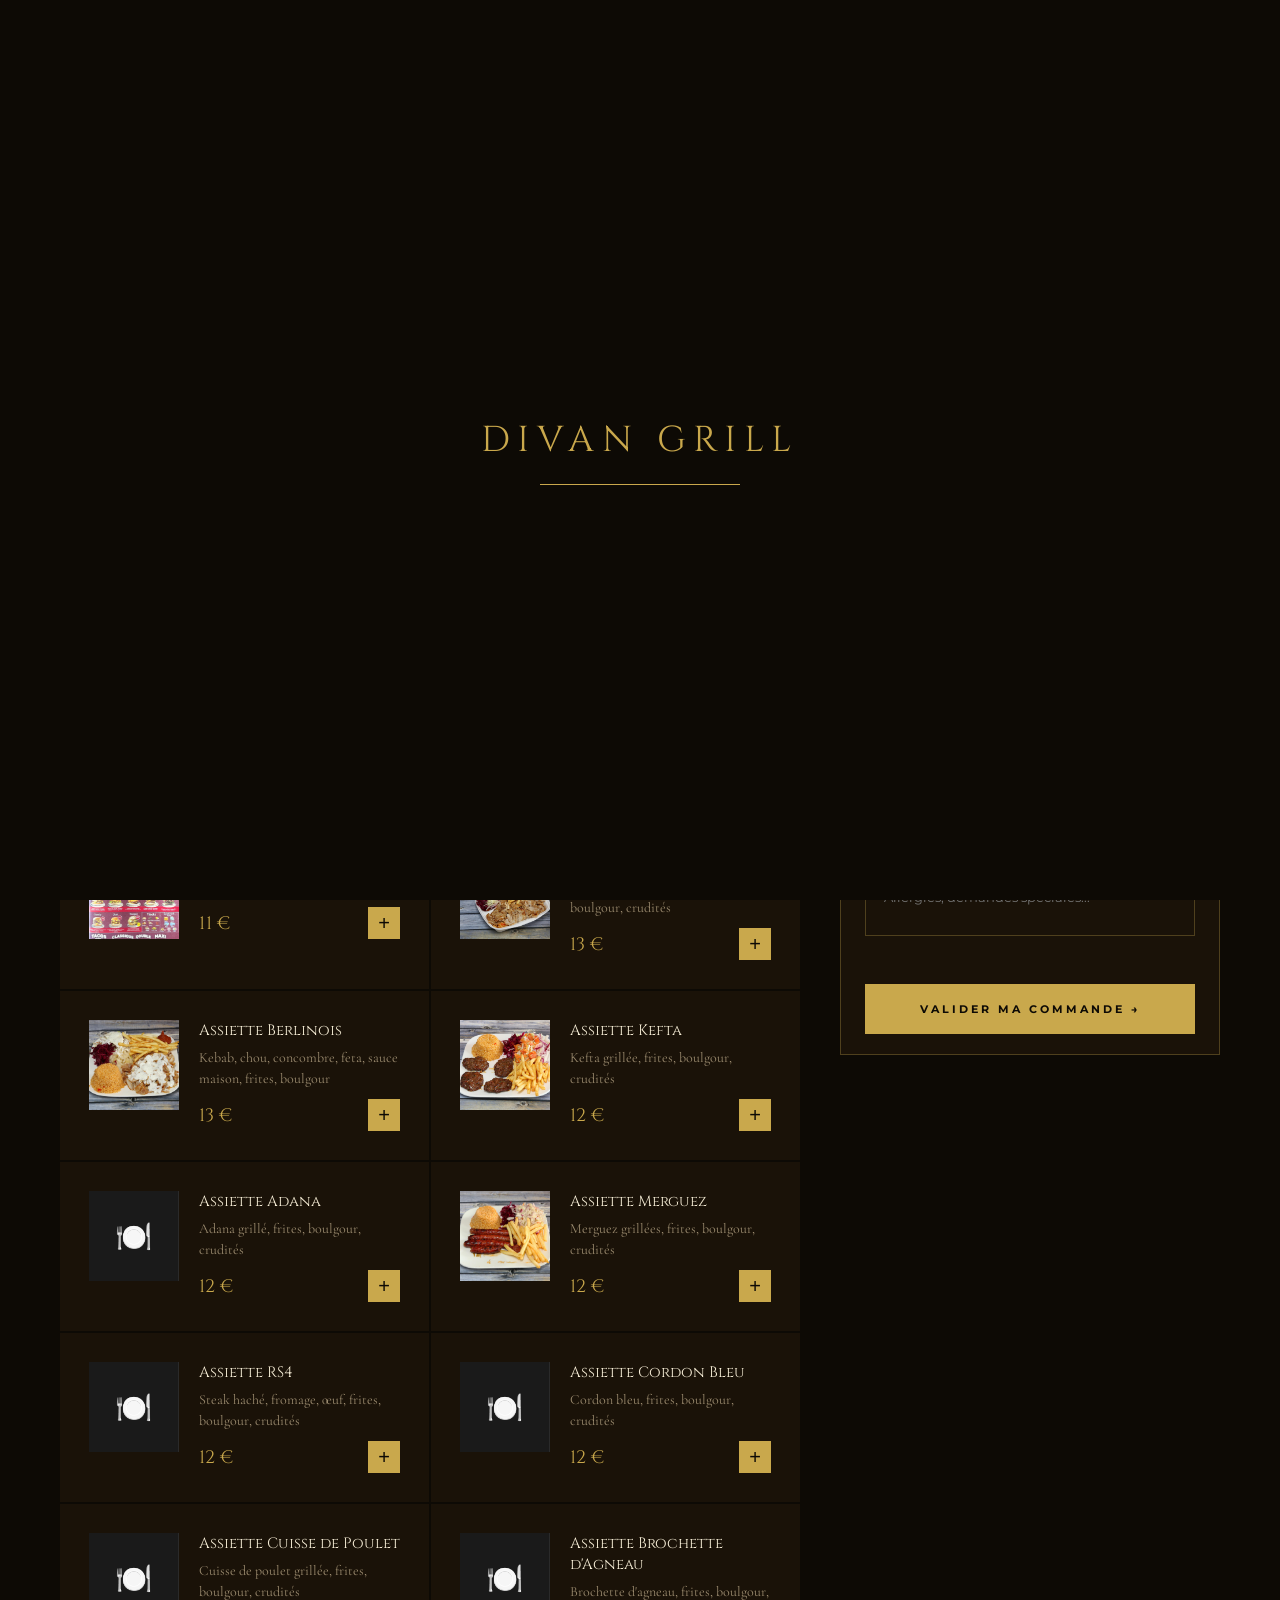
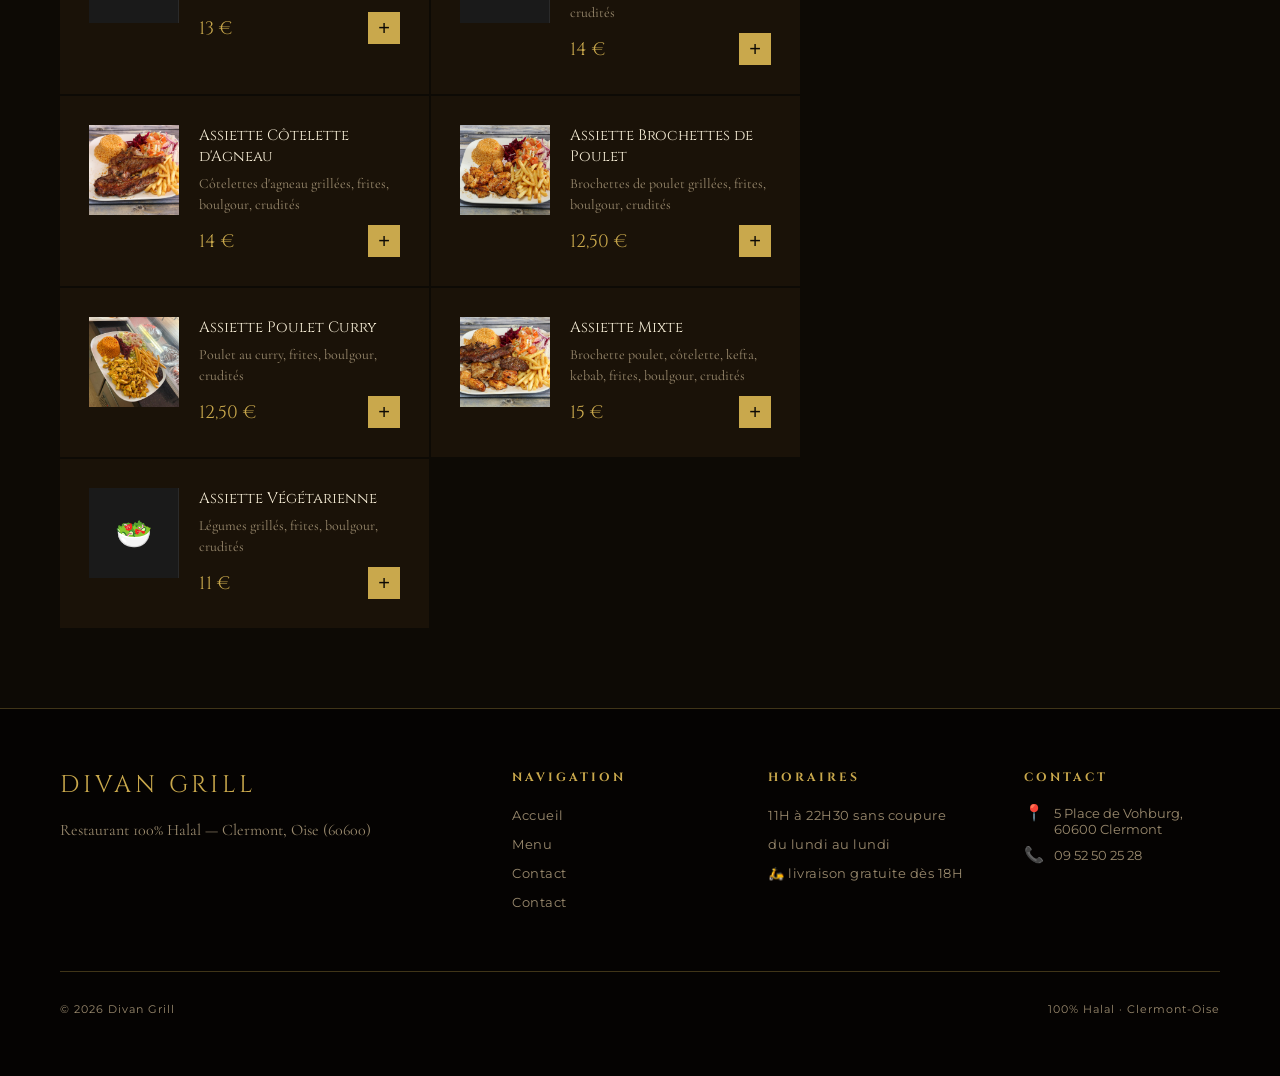
==== commit 73a4e796: "Remove duplicate contact links in footers" ====
--- a/commander.html
+++ b/commander.html
@@ -22,7 +22,7 @@
 <div class="mobile-nav">
   <button class="mobile-nav-close">&#x2715;</button>
   <a href="index.html">Accueil</a><a href="menu.html">Menu</a>
-  <a href="commander.html">Commander</a><a href="reservation.html">Réserver</a><a href="contact.html">Contact</a>
+  <a href="commander.html">Commander</a><a href="contact.html">Contact</a>
 </div>
 
 <nav>
@@ -31,7 +31,6 @@
     <li><a href="index.html">Accueil</a></li>
     <li><a href="menu.html">Notre Menu</a></li>
     <li><a href="commander.html" style="color:var(--gold)">Commander</a></li>
-    <li><a href="reservation.html">Réserver</a></li>
     <li><a href="contact.html">Contact</a></li>
     <li><a href="commander.html" class="nav-cta">Commander en ligne</a></li>
   </ul>
@@ -70,7 +69,7 @@
       <div class="form-group"><label>Code Postal</label><input type="text" class="form-control" placeholder="60600" id="delivery-cp"></div>
       <div class="form-group"><label>Ville</label><input type="text" class="form-control" placeholder="Clermont" id="delivery-city"></div>
     </div>
-    <p style="font-size:12px;color:var(--text-muted);margin-top:8px;">🛵 Livraison dès 18h</p>
+    <p style="font-size:12px;color:var(--text-muted);margin-top:8px;">11H à 22H30 sans coupure · du lundi au lundi · 🛵 livraison gratuite dès 18H</p>
   </div>
 
   <div class="delivery-info" id="pickup-info">
@@ -95,12 +94,12 @@
   <!-- ASSIETTES -->
   <div id="assiettes" class="menu-category active"><div class="menu-items-grid">
     <div class="menu-item">
-      <img src="images/sandwich_kebab.jpeg" class="menu-item-img" alt="Assiette Kebab">
+      <img src="images/assiette_burgers_tacos.jpeg" class="menu-item-img" alt="Assiette Kebab">
       <div class="menu-item-content">
         <div class="menu-item-name">Assiette Kebab</div>
         <div class="menu-item-desc">Kebab, frites, boulgour, crudités</div>
         <div class="menu-item-footer"><div class="menu-item-price">11 €</div>
-        <button class="add-to-cart" onclick="addToCart('Assiette Kebab',11,'')">+</button></div>
+        <button class="add-to-cart" onclick="openConfigurator('Assiette Kebab',11,'assiette')">+</button></div>
       </div>
     </div>
     <div class="menu-item">
@@ -109,7 +108,7 @@
         <div class="menu-item-name">Assiette Maxi Kebab</div>
         <div class="menu-item-desc">Grande portion kebab, frites, boulgour, crudités</div>
         <div class="menu-item-footer"><div class="menu-item-price">13 €</div>
-        <button class="add-to-cart" onclick="addToCart('Assiette Maxi Kebab',13,'')">+</button></div>
+        <button class="add-to-cart" onclick="openConfigurator('Assiette Maxi Kebab',13,'assiette')">+</button></div>
       </div>
     </div>
     <div class="menu-item">
@@ -118,7 +117,7 @@
         <div class="menu-item-name">Assiette Berlinois</div>
         <div class="menu-item-desc">Kebab, chou, concombre, feta, sauce maison, frites, boulgour</div>
         <div class="menu-item-footer"><div class="menu-item-price">13 €</div>
-        <button class="add-to-cart" onclick="addToCart('Assiette Berlinois',13,'')">+</button></div>
+        <button class="add-to-cart" onclick="openConfigurator('Assiette Berlinois',13,'assiette')">+</button></div>
       </div>
     </div>
     <div class="menu-item">
@@ -127,7 +126,7 @@
         <div class="menu-item-name">Assiette Kefta</div>
         <div class="menu-item-desc">Kefta grillée, frites, boulgour, crudités</div>
         <div class="menu-item-footer"><div class="menu-item-price">12 €</div>
-        <button class="add-to-cart" onclick="addToCart('Assiette Kefta',12,'')">+</button></div>
+        <button class="add-to-cart" onclick="openConfigurator('Assiette Kefta',12,'assiette')">+</button></div>
       </div>
     </div>
     <div class="menu-item">
@@ -238,7 +237,7 @@
         <div class="menu-item-name">Kebab</div>
         <div class="menu-item-desc">Kebab, salade, tomate, oignons</div>
         <div class="menu-item-footer"><div class="menu-item-price">7 €</div>
-        <button class="add-to-cart" onclick="addToCart('Sandwich Kebab',7,'')">+</button></div>
+        <button class="add-to-cart" onclick="openConfigurator('Sandwich Kebab',7,'sandwich')">+</button></div>
       </div>
     </div>
     <div class="menu-item">
@@ -247,7 +246,7 @@
         <div class="menu-item-name">Maxi Kebab</div>
         <div class="menu-item-desc">Grande portion kebab, salade, tomate, oignons</div>
         <div class="menu-item-footer"><div class="menu-item-price">8,50 €</div>
-        <button class="add-to-cart" onclick="addToCart('Maxi Kebab',8.5,'')">+</button></div>
+        <button class="add-to-cart" onclick="openConfigurator('Maxi Kebab',8.5,'sandwich')">+</button></div>
       </div>
     </div>
     <div class="menu-item">
@@ -256,7 +255,7 @@
         <div class="menu-item-name">Libanais</div>
         <div class="menu-item-desc">Pain libanais, kebab, salade, tomate, oignons</div>
         <div class="menu-item-footer"><div class="menu-item-price">7,50 €</div>
-        <button class="add-to-cart" onclick="addToCart('Libanais',7.5,'')">+</button></div>
+        <button class="add-to-cart" onclick="openConfigurator('Libanais',7.5,'sandwich')">+</button></div>
       </div>
     </div>
     <div class="menu-item">
@@ -265,7 +264,7 @@
         <div class="menu-item-name">Libanais Maxi</div>
         <div class="menu-item-desc">Grand pain libanais, kebab, salade, tomate, oignons</div>
         <div class="menu-item-footer"><div class="menu-item-price">9 €</div>
-        <button class="add-to-cart" onclick="addToCart('Libanais Maxi',9,'')">+</button></div>
+        <button class="add-to-cart" onclick="openConfigurator('Libanais Maxi',9,'sandwich')">+</button></div>
       </div>
     </div>
     <div class="menu-item">
@@ -274,7 +273,7 @@
         <div class="menu-item-name">Poulet / Poulet Curry</div>
         <div class="menu-item-desc">Poulet ou poulet curry, salade, tomate, oignons</div>
         <div class="menu-item-footer"><div class="menu-item-price">7,50 €</div>
-        <button class="add-to-cart" onclick="addToCart('Sandwich Poulet',7.5,'')">+</button></div>
+        <button class="add-to-cart" onclick="openConfigurator('Sandwich Poulet',7.5,'sandwich')">+</button></div>
       </div>
     </div>
     <div class="menu-item">
@@ -283,7 +282,7 @@
         <div class="menu-item-name">Triple Steak</div>
         <div class="menu-item-desc">3 steaks hachés, salade, tomate, oignons</div>
         <div class="menu-item-footer"><div class="menu-item-price">7 €</div>
-        <button class="add-to-cart" onclick="addToCart('Triple Steak',7,'')">+</button></div>
+        <button class="add-to-cart" onclick="openConfigurator('Triple Steak',7,'sandwich')">+</button></div>
       </div>
     </div>
     <div class="menu-item">
@@ -292,7 +291,7 @@
         <div class="menu-item-name">Cordon Bleu</div>
         <div class="menu-item-desc">Cordon bleu, salade, tomate, oignons</div>
         <div class="menu-item-footer"><div class="menu-item-price">7 €</div>
-        <button class="add-to-cart" onclick="addToCart('Sandwich Cordon Bleu',7,'')">+</button></div>
+        <button class="add-to-cart" onclick="openConfigurator('Sandwich Cordon Bleu',7,'sandwich')">+</button></div>
       </div>
     </div>
     <div class="menu-item">
@@ -301,7 +300,7 @@
         <div class="menu-item-name">Agneau</div>
         <div class="menu-item-desc">Viande d'agneau, salade, tomate, oignons</div>
         <div class="menu-item-footer"><div class="menu-item-price">8 €</div>
-        <button class="add-to-cart" onclick="addToCart('Sandwich Agneau',8,'')">+</button></div>
+        <button class="add-to-cart" onclick="openConfigurator('Sandwich Agneau',8,'sandwich')">+</button></div>
       </div>
     </div>
     <div class="menu-item">
@@ -310,7 +309,7 @@
         <div class="menu-item-name">Merguez</div>
         <div class="menu-item-desc">Merguez, salade, tomate, oignons</div>
         <div class="menu-item-footer"><div class="menu-item-price">7 €</div>
-        <button class="add-to-cart" onclick="addToCart('Sandwich Merguez',7,'')">+</button></div>
+        <button class="add-to-cart" onclick="openConfigurator('Sandwich Merguez',7,'sandwich')">+</button></div>
       </div>
     </div>
     <div class="menu-item">
@@ -319,7 +318,7 @@
         <div class="menu-item-name">Turbo</div>
         <div class="menu-item-desc">Salade, tomate, oignons</div>
         <div class="menu-item-footer"><div class="menu-item-price">7,50 €</div>
-        <button class="add-to-cart" onclick="addToCart('Turbo',7.5,'')">+</button></div>
+        <button class="add-to-cart" onclick="openConfigurator('Turbo',7.5,'sandwich')">+</button></div>
       </div>
     </div>
     <div class="menu-item">
@@ -328,7 +327,7 @@
         <div class="menu-item-name">RS4</div>
         <div class="menu-item-desc">3 steaks, fromage, jambon, œuf, salade, tomates, oignons</div>
         <div class="menu-item-footer"><div class="menu-item-price">8 €</div>
-        <button class="add-to-cart" onclick="addToCart('RS4',8,'')">+</button></div>
+        <button class="add-to-cart" onclick="openConfigurator('RS4',8,'sandwich')">+</button></div>
       </div>
     </div>
     <div class="menu-item">
@@ -337,7 +336,7 @@
         <div class="menu-item-name">Kefta</div>
         <div class="menu-item-desc">Kefta, salade, tomate, oignons</div>
         <div class="menu-item-footer"><div class="menu-item-price">7 €</div>
-        <button class="add-to-cart" onclick="addToCart('Sandwich Kefta',7,'')">+</button></div>
+        <button class="add-to-cart" onclick="openConfigurator('Sandwich Kefta',7,'sandwich')">+</button></div>
       </div>
     </div>
     <div class="menu-item">
@@ -346,7 +345,7 @@
         <div class="menu-item-name">Extrême <span class="ntag">New</span></div>
         <div class="menu-item-desc">Garniture XXL, salade, tomate, oignons</div>
         <div class="menu-item-footer"><div class="menu-item-price">8,50 €</div>
-        <button class="add-to-cart" onclick="addToCart('Extrême',8.5,'')">+</button></div>
+        <button class="add-to-cart" onclick="openConfigurator('Extrême',8.5,'sandwich')">+</button></div>
       </div>
     </div>
     <div class="menu-item">
@@ -355,7 +354,7 @@
         <div class="menu-item-name">Adana</div>
         <div class="menu-item-desc">Adana grillé, salade, tomate, oignons</div>
         <div class="menu-item-footer"><div class="menu-item-price">7 €</div>
-        <button class="add-to-cart" onclick="addToCart('Sandwich Adana',7,'')">+</button></div>
+        <button class="add-to-cart" onclick="openConfigurator('Sandwich Adana',7,'sandwich')">+</button></div>
       </div>
     </div>
     <div class="menu-item">
@@ -364,7 +363,7 @@
         <div class="menu-item-name">Blindé <span class="ntag">New</span></div>
         <div class="menu-item-desc">3 steaks, kebab, fromage, œuf, jambon, salade, tomate, oignons</div>
         <div class="menu-item-footer"><div class="menu-item-price">9 €</div>
-        <button class="add-to-cart" onclick="addToCart('Blindé',9,'')">+</button></div>
+        <button class="add-to-cart" onclick="openConfigurator('Blindé',9,'sandwich')">+</button></div>
       </div>
     </div>
     <div class="menu-item">
@@ -373,7 +372,7 @@
         <div class="menu-item-name">Végétarien</div>
         <div class="menu-item-desc">Légumes, salade, tomate, oignons</div>
         <div class="menu-item-footer"><div class="menu-item-price">7 €</div>
-        <button class="add-to-cart" onclick="addToCart('Sandwich Végétarien',7,'')">+</button></div>
+        <button class="add-to-cart" onclick="openConfigurator('Sandwich Végétarien',7,'sandwich')">+</button></div>
       </div>
     </div>
     <div class="menu-item">
@@ -382,7 +381,7 @@
         <div class="menu-item-name">Viking <span class="ntag">New</span></div>
         <div class="menu-item-desc">Salade, tomate, oignons</div>
         <div class="menu-item-footer"><div class="menu-item-price">9 €</div>
-        <button class="add-to-cart" onclick="addToCart('Viking',9,'')">+</button></div>
+        <button class="add-to-cart" onclick="openConfigurator('Viking',9,'sandwich')">+</button></div>
       </div>
     </div>
     <div class="menu-item">
@@ -391,16 +390,16 @@
         <div class="menu-item-name">Mixte <span class="ntag">New</span></div>
         <div class="menu-item-desc">Mélange de viandes, salade, tomate, oignons</div>
         <div class="menu-item-footer"><div class="menu-item-price">9 €</div>
-        <button class="add-to-cart" onclick="addToCart('Sandwich Mixte',9,'')">+</button></div>
+        <button class="add-to-cart" onclick="openConfigurator('Sandwich Mixte',9,'sandwich')">+</button></div>
       </div>
     </div>
     <div class="menu-item">
       <img src="images/sandwich_triple_chevre.jpeg" class="menu-item-img" alt="Triple Chèvre">
       <div class="menu-item-content">
         <div class="menu-item-name">Triple Chèvre <span class="ntag">New</span></div>
-        <div class="menu-item-desc">Kebab + 1 viande, 3 steaks, 3 fromages de chèvre, salade, tomates, oignons</div>
+        <div class="menu-item-desc">3 steaks, 3 fromages de chèvre, salade, tomate, oignons</div>
         <div class="menu-item-footer"><div class="menu-item-price">8,50 €</div>
-        <button class="add-to-cart" onclick="addToCart('Triple Chèvre',8.5,'')">+</button></div>
+        <button class="add-to-cart" onclick="openConfigurator('Triple Chèvre',8.5,'sandwich')">+</button></div>
       </div>
     </div>
     <div class="menu-item">
@@ -409,7 +408,7 @@
         <div class="menu-item-name">Berlinois</div>
         <div class="menu-item-desc">Kebab, salade, chou blanc/rouge, concombre, feta, sauce maison</div>
         <div class="menu-item-footer"><div class="menu-item-price">8,50 €</div>
-        <button class="add-to-cart" onclick="addToCart('Berlinois',8.5,'')">+</button></div>
+        <button class="add-to-cart" onclick="openConfigurator('Berlinois',8.5,'sandwich')">+</button></div>
       </div>
     </div>
     <div class="menu-item">
@@ -418,7 +417,7 @@
         <div class="menu-item-name">Kebab au Four <span class="ntag">New</span></div>
         <div class="menu-item-desc">Viande de kebab, mozzarella gratinée au four</div>
         <div class="menu-item-footer"><div class="menu-item-price">8,50 €</div>
-        <button class="add-to-cart" onclick="addToCart('Kebab au Four',8.5,'')">+</button></div>
+        <button class="add-to-cart" onclick="openConfigurator('Kebab au Four',8.5,'sandwich')">+</button></div>
       </div>
     </div>
     <div class="menu-item">
@@ -427,7 +426,7 @@
         <div class="menu-item-name">Baguette Kebab <span class="ntag">New</span></div>
         <div class="menu-item-desc">Kebab en baguette, salade, tomate, oignons</div>
         <div class="menu-item-footer"><div class="menu-item-price">8,50 €</div>
-        <button class="add-to-cart" onclick="addToCart('Baguette Kebab',8.5,'')">+</button></div>
+        <button class="add-to-cart" onclick="openConfigurator('Baguette Kebab',8.5,'sandwich')">+</button></div>
       </div>
     </div>
   </div></div>
@@ -508,7 +507,7 @@
   </div>
   <div style="background:#1a1a1a;border:1px solid #2a2a2a;border-radius:8px;padding:14px 16px;margin-top:12px;font-size:12px;color:var(--text-muted);line-height:1.8;">
     <strong style="color:var(--gold)">Viandes :</strong> Poulet · Viande hachée · Cordon Bleu · Nuggets · Tenders · Merguez · Kebab · Chicken Curry<br>
-    <strong style="color:var(--gold)">Suppléments :</strong> Fromage (Cheddar, Boursin, Chèvre, Feta) +0,50 € · Frites +2 € · Blanc de poulet +1 € · Œuf +1 €
+    <strong style="color:var(--gold)">Suppléments :</strong> Fromage (Cheddar, Boursin, Chèvre, Feta) +0,50 € · Frites +2 € · Œuf +1 €
   </div>
   </div>
   <!-- TACOS -->
@@ -519,7 +518,7 @@
         <div class="menu-item-name">Tacos Classique</div>
         <div class="menu-item-desc">1 viande au choix, fromage fondu, sauce</div>
         <div class="menu-item-footer"><div class="menu-item-price">7,50 €</div>
-        <button class="add-to-cart" onclick="addToCart('Tacos Classique',7.5,'')">+</button></div>
+        <button class="add-to-cart" onclick="openConfigurator('Tacos Classique',7.5,'tacos')">+</button></div>
       </div>
     </div>
     <div class="menu-item">
@@ -528,7 +527,7 @@
         <div class="menu-item-name">Tacos Double</div>
         <div class="menu-item-desc">2 viandes au choix, fromage fondu, sauce</div>
         <div class="menu-item-footer"><div class="menu-item-price">8,50 €</div>
-        <button class="add-to-cart" onclick="addToCart('Tacos Double',8.5,'')">+</button></div>
+        <button class="add-to-cart" onclick="openConfigurator('Tacos Double',8.5,'tacos')">+</button></div>
       </div>
     </div>
     <div class="menu-item">
@@ -537,7 +536,7 @@
         <div class="menu-item-name">Tacos Maxi</div>
         <div class="menu-item-desc">3 viandes au choix, fromage fondu, sauce</div>
         <div class="menu-item-footer"><div class="menu-item-price">10 €</div>
-        <button class="add-to-cart" onclick="addToCart('Tacos Maxi',10,'')">+</button></div>
+        <button class="add-to-cart" onclick="openConfigurator('Tacos Maxi',10,'tacos')">+</button></div>
       </div>
     </div>
   </div></div>
@@ -591,7 +590,7 @@
         <div class="menu-item-name">Barquette Blé (Boulgour)</div>
         <div class="menu-item-desc">Boulgour nature ou assaisonné</div>
         <div class="menu-item-footer"><div class="menu-item-price">Petite 3,50 € / Grande 5,50 €</div>
-        <button class="add-to-cart" onclick="addToCart('Barquette Blé Petite',3.5,'')">+</button></div>
+        <button class="add-to-cart" onclick="openConfigurator('Barquette Blé',3.5,'barquette')">+</button></div>
       </div>
     </div>
     <div class="menu-item">
@@ -600,7 +599,7 @@
         <div class="menu-item-name">Barquette Frites</div>
         <div class="menu-item-desc">Frites dorées et croustillantes</div>
         <div class="menu-item-footer"><div class="menu-item-price">Petite 3 € / Grande 5 €</div>
-        <button class="add-to-cart" onclick="addToCart('Barquette Frites Petite',3,'')">+</button></div>
+        <button class="add-to-cart" onclick="openConfigurator('Barquette Frites',3,'barquette')">+</button></div>
       </div>
     </div>
     <div class="menu-item">
@@ -609,7 +608,7 @@
         <div class="menu-item-name">Barquette Viande</div>
         <div class="menu-item-desc">Viande grillée au choix</div>
         <div class="menu-item-footer"><div class="menu-item-price">Petite 5 € / Grande 8 €</div>
-        <button class="add-to-cart" onclick="addToCart('Barquette Viande Petite',5,'')">+</button></div>
+        <button class="add-to-cart" onclick="openConfigurator('Barquette Viande',5,'barquette')">+</button></div>
       </div>
     </div>
   </div></div>
@@ -744,7 +743,7 @@
   <div class="cart-items"><div class="cart-empty">Votre panier est vide</div></div>
   <div class="cart-total">
     <div class="cart-total-row"><span>Sous-total</span><span class="cart-subtotal">0,00 €</span></div>
-    <div class="cart-total-row" id="delivery-row" style="display:none;"><span>Frais de livraison</span><span class="cart-delivery-fee">2,90 €</span></div>
+    <div class="cart-total-row" id="delivery-row" style="display:none;"><span>Frais de livraison</span><span class="cart-delivery-fee">Gratuit</span></div>
     <div class="cart-total-row grand"><span>Total</span><span class="cart-grand-total">0,00 €</span></div>
     <div class="form-group" style="margin-top:16px;">
       <label>Heure souhaitée</label>
@@ -762,6 +761,17 @@
     <p id="order-confirmation-text">Votre commande a bien été enregistrée.</p>
   </div>
 </div>
+</div>
+
+
+<div class="config-modal" id="config-modal" style="display:none;">
+  <div class="config-modal-card">
+    <button class="config-close" type="button" onclick="closeConfigurator()">✕</button>
+    <div class="section-label" style="margin-bottom:10px;">Personnaliser</div>
+    <h3 id="config-title" style="margin-bottom:16px;"></h3>
+    <div id="config-fields"></div>
+    <button class="btn-primary" style="width:100%;margin-top:18px;" type="button" onclick="confirmConfigurator()">Ajouter au panier</button>
+  </div>
 </div>
 
 <!-- FOOTER -->
@@ -776,17 +786,16 @@
       <ul>
         <li><a href="index.html">Accueil</a></li>
         <li><a href="menu.html">Menu</a></li>
-        <li><a href="reservation.html">Réserver</a></li>
+        <li><a href="contact.html">Contact</a></li>
         <li><a href="contact.html">Contact</a></li>
       </ul>
     </div>
     <div class="footer-col">
       <h4>Horaires</h4>
       <ul>
-        <li><a>Lun – Ven : 11h–14h & 18h–22h30</a></li>
-        <li><a>Samedi : 11h–23h</a></li>
-        <li><a>Dimanche : 11h–22h</a></li>
-        <li><a>🛵 Livraison dès 18h</a></li>
+        <li><a>11H à 22H30 sans coupure</a></li>
+        <li><a>du lundi au lundi</a></li>
+        <li><a>🛵 livraison gratuite dès 18H</a></li>
       </ul>
     </div>
     <div class="footer-col">
@@ -803,12 +812,91 @@
 
 <script src="js/main.js"></script>
 <script>
+let currentConfig = null;
+const SAUCES = ['Blanche','Samouraï','Harissa','Algérienne','Barbecue','Andalouse'];
+const BOISSONS = ['Aucune','Coca-Cola','Fanta','Sprite','Oasis','Eau'];
+const VIANDES = ['poulet','poulet curry','kefta','merguez'];
+
 function showOrderCat(cat,btn){
   document.querySelectorAll('.menu-category').forEach(c=>c.classList.remove('active'));
   document.querySelectorAll('.menu-tab').forEach(t=>t.classList.remove('active'));
   document.getElementById(cat).classList.add('active');
   btn.classList.add('active');
 }
+
+function renderOptions(name,type){
+  let html='';
+  if(type==='sandwich'){
+    html += `<div class="form-group"><label>2e viande (optionnel)</label><select class="form-control" id="cfg-second-meat"><option value="">Aucune</option>${VIANDES.map(v=>`<option value="${v}">${v}</option>`).join('')}</select></div>`;
+    html += `<div class="form-group"><label>Sauce</label><select class="form-control" id="cfg-sauce">${SAUCES.map(v=>`<option value="${v}">${v}</option>`).join('')}</select></div>`;
+    html += `<div class="form-group"><label>Boisson</label><select class="form-control" id="cfg-drink">${BOISSONS.map(v=>`<option value="${v}">${v}</option>`).join('')}</select></div>`;
+  }
+  if(type==='assiette'){
+    html += `<div class="form-group"><label>Sauce</label><select class="form-control" id="cfg-sauce">${SAUCES.map(v=>`<option value="${v}">${v}</option>`).join('')}</select></div>`;
+    html += `<div class="form-group"><label>Boisson</label><select class="form-control" id="cfg-drink">${BOISSONS.map(v=>`<option value="${v}">${v}</option>`).join('')}</select></div>`;
+  }
+  if(type==='tacos'){
+    const count = name.includes('Maxi') ? 3 : (name.includes('Double') ? 2 : 1);
+    for(let i=1;i<=count;i++){
+      html += `<div class="form-group"><label>Viande ${i}</label><select class="form-control" id="cfg-meat-${i}">${VIANDES.map(v=>`<option value="${v}">${v}</option>`).join('')}</select></div>`;
+    }
+    html += `<div class="form-group"><label>Supplément viande (tacos uniquement)</label><select class="form-control" id="cfg-meat-sup"><option value="">Aucun</option>${VIANDES.map(v=>`<option value="${v}">+${v} (+1,50 €)</option>`).join('')}</select></div>`;
+    html += `<div class="form-group"><label>Sauce</label><select class="form-control" id="cfg-sauce">${SAUCES.map(v=>`<option value="${v}">${v}</option>`).join('')}</select></div>`;
+    html += `<div class="form-group"><label>Boisson</label><select class="form-control" id="cfg-drink">${BOISSONS.map(v=>`<option value="${v}">${v}</option>`).join('')}</select></div>`;
+  }
+  if(type==='barquette'){
+    html += `<div class="form-group"><label>Taille</label><select class="form-control" id="cfg-size"><option value="Petite">Petite</option><option value="Grande">Grande</option></select></div>`;
+    if(name.includes('Viande')){
+      html += `<div class="form-group"><label>Viande</label><select class="form-control" id="cfg-meat">${VIANDES.map(v=>`<option value="${v}">${v}</option>`).join('')}</select></div>`;
+    }
+    html += `<div class="form-group"><label>Sauce</label><select class="form-control" id="cfg-sauce">${SAUCES.map(v=>`<option value="${v}">${v}</option>`).join('')}</select></div>`;
+  }
+  document.getElementById('config-fields').innerHTML = html || '<p style="color:var(--text-muted)">Aucune option nécessaire.</p>';
+}
+
+function openConfigurator(name,price,type){
+  currentConfig = {name,price,type};
+  document.getElementById('config-title').textContent = name;
+  renderOptions(name,type);
+  document.getElementById('config-modal').style.display='flex';
+}
+
+function closeConfigurator(){
+  document.getElementById('config-modal').style.display='none';
+  currentConfig = null;
+}
+
+function confirmConfigurator(){
+  if(!currentConfig)return;
+  const opts=[];
+  let finalName=currentConfig.name;
+  let price=currentConfig.price;
+
+  const second=document.getElementById('cfg-second-meat')?.value;
+  if(second){opts.push(`2e viande: ${second}`); price += 1.50;}
+  const size=document.getElementById('cfg-size')?.value;
+  if(size){opts.push(`Taille: ${size}`); if(size==='Grande') price += 2;}
+  const meat=document.getElementById('cfg-meat')?.value;
+  if(meat){opts.push(`Viande: ${meat}`);}
+  const meatSup=document.getElementById('cfg-meat-sup')?.value;
+  if(meatSup){opts.push(`Supplément viande: ${meatSup}`); price += 1.50;}
+
+  for(let i=1;i<=3;i++){
+    const val=document.getElementById(`cfg-meat-${i}`)?.value;
+    if(val) opts.push(`Viande ${i}: ${val}`);
+  }
+
+  const sauce=document.getElementById('cfg-sauce')?.value;
+  if(sauce) opts.push(`Sauce: ${sauce}`);
+  const drink=document.getElementById('cfg-drink')?.value;
+  if(drink && drink!=='Aucune') {opts.push(`Boisson: ${drink}`); price += 1.50;}
+
+  if(currentConfig.type==='barquette' && size) finalName = `${currentConfig.name} ${size}`;
+
+  addToCart(finalName, Number(price.toFixed(2)), '', { options: opts });
+  closeConfigurator();
+}
+
 function setOrderType(type,btn){
   document.querySelectorAll('.order-type-btn').forEach(b=>b.classList.remove('active'));
   btn.classList.add('active');
@@ -819,7 +907,7 @@
   else{df.style.display='none';pi.style.display='block';dr.style.display='none';}
   updateCartUI();
 }
-// TODO: brancher ce formulaire à un endpoint réel / email / Supabase / Formspree avant mise en ligne définitive
+
 function validateOrder(){
   if(cart.length===0){showNotification('Panier vide','Ajoutez des articles avant de valider');return;}
   const type=getOrderType();
@@ -839,6 +927,7 @@
   cart=[];saveCart();
   showNotification('Commande envoyée !','Nous vous contacterons très bientôt');
 }
+
 const params=new URLSearchParams(window.location.search);
 if(params.get('type')==='livraison')setOrderType('livraison',document.querySelector('[data-type="livraison"]'));
 const now=new Date();
--- a/css/style.css
+++ b/css/style.css
@@ -1328,6 +1328,48 @@
   font-family: 'Cinzel', serif;
   min-width: 60px;
   text-align: right;
+}
+
+
+
+.cart-item-options {
+  font-size: 11px;
+  color: var(--text-muted);
+  margin-top: 4px;
+  line-height: 1.4;
+}
+
+.config-modal {
+  position: fixed;
+  inset: 0;
+  background: rgba(0,0,0,0.7);
+  z-index: 1500;
+  display: none;
+  align-items: center;
+  justify-content: center;
+  padding: 20px;
+}
+
+.config-modal-card {
+  width: min(560px, 100%);
+  max-height: 85vh;
+  overflow: auto;
+  background: var(--dark-2);
+  border: 1px solid var(--border-gold);
+  padding: 24px;
+  position: relative;
+}
+
+.config-close {
+  position: absolute;
+  top: 14px;
+  right: 14px;
+  width: 32px;
+  height: 32px;
+  border: 1px solid var(--border-gold);
+  background: transparent;
+  color: var(--gold);
+  cursor: pointer;
 }
 
 .cart-total {
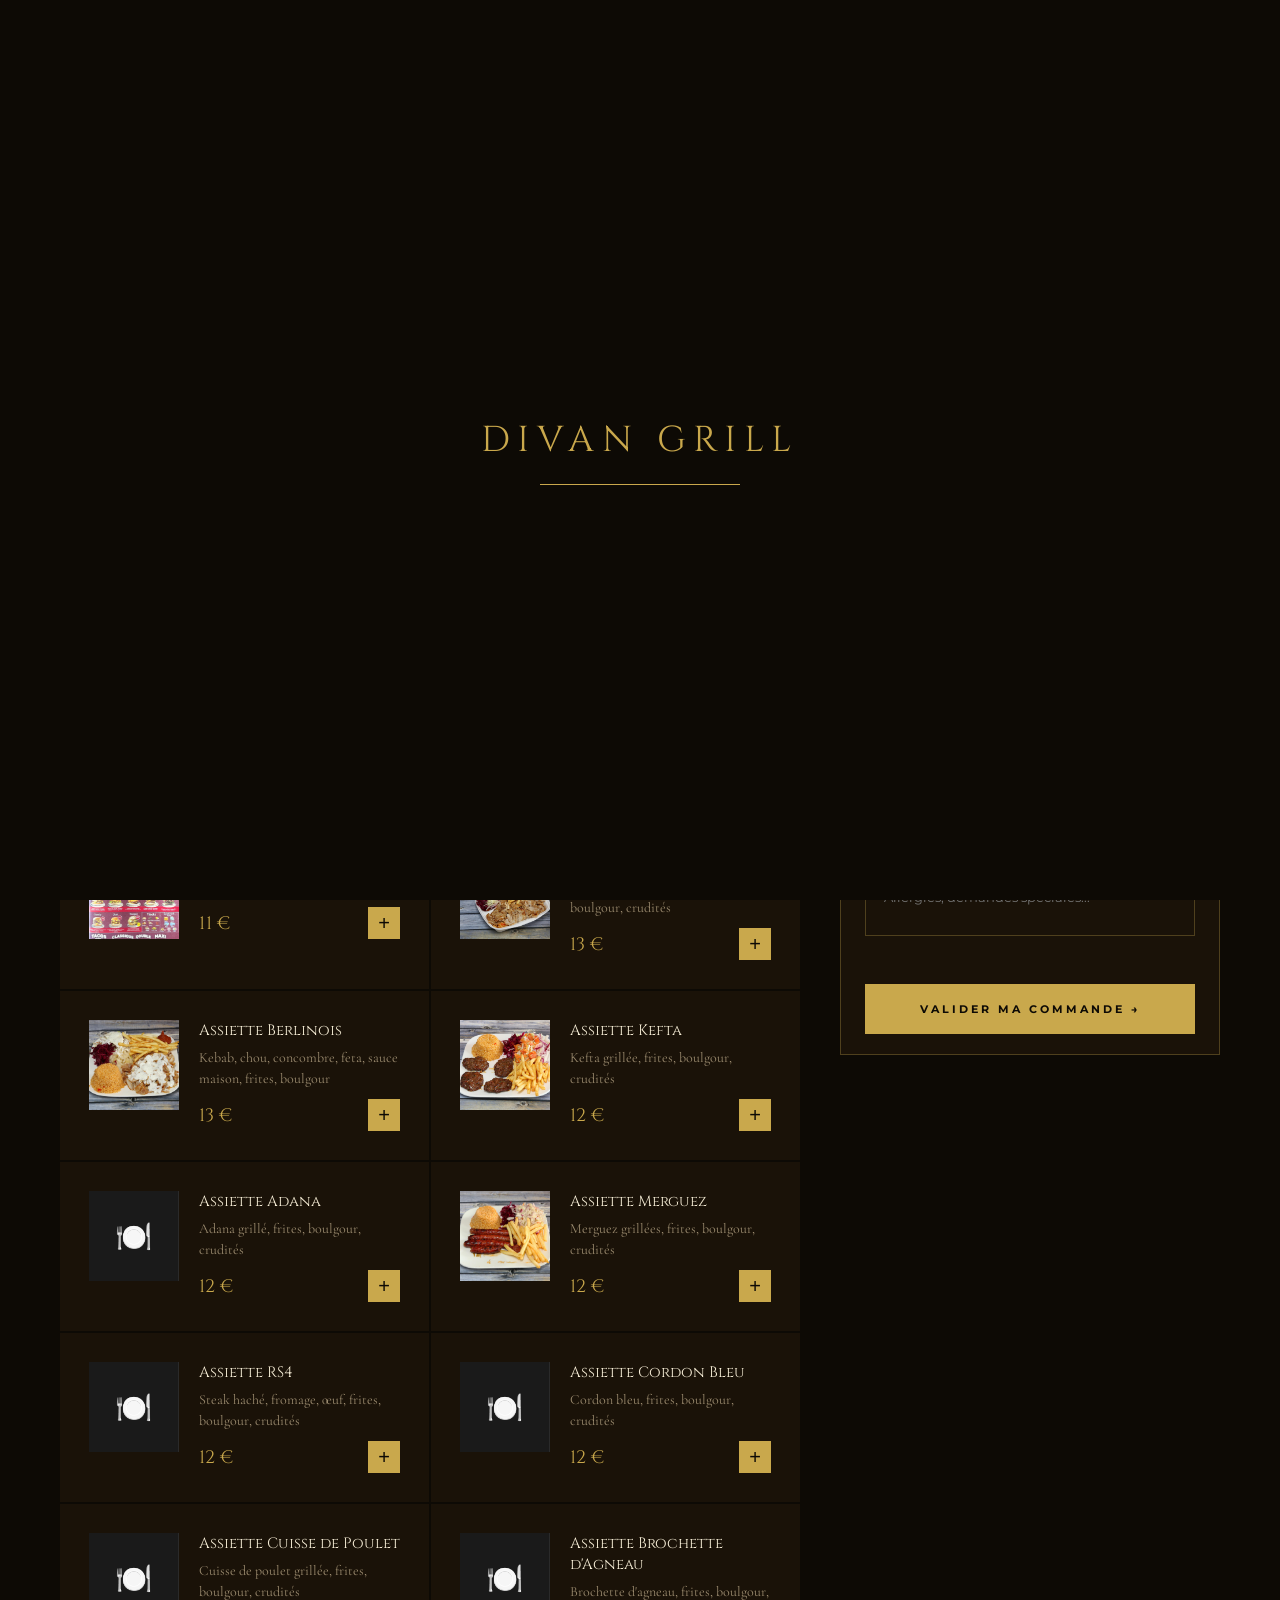
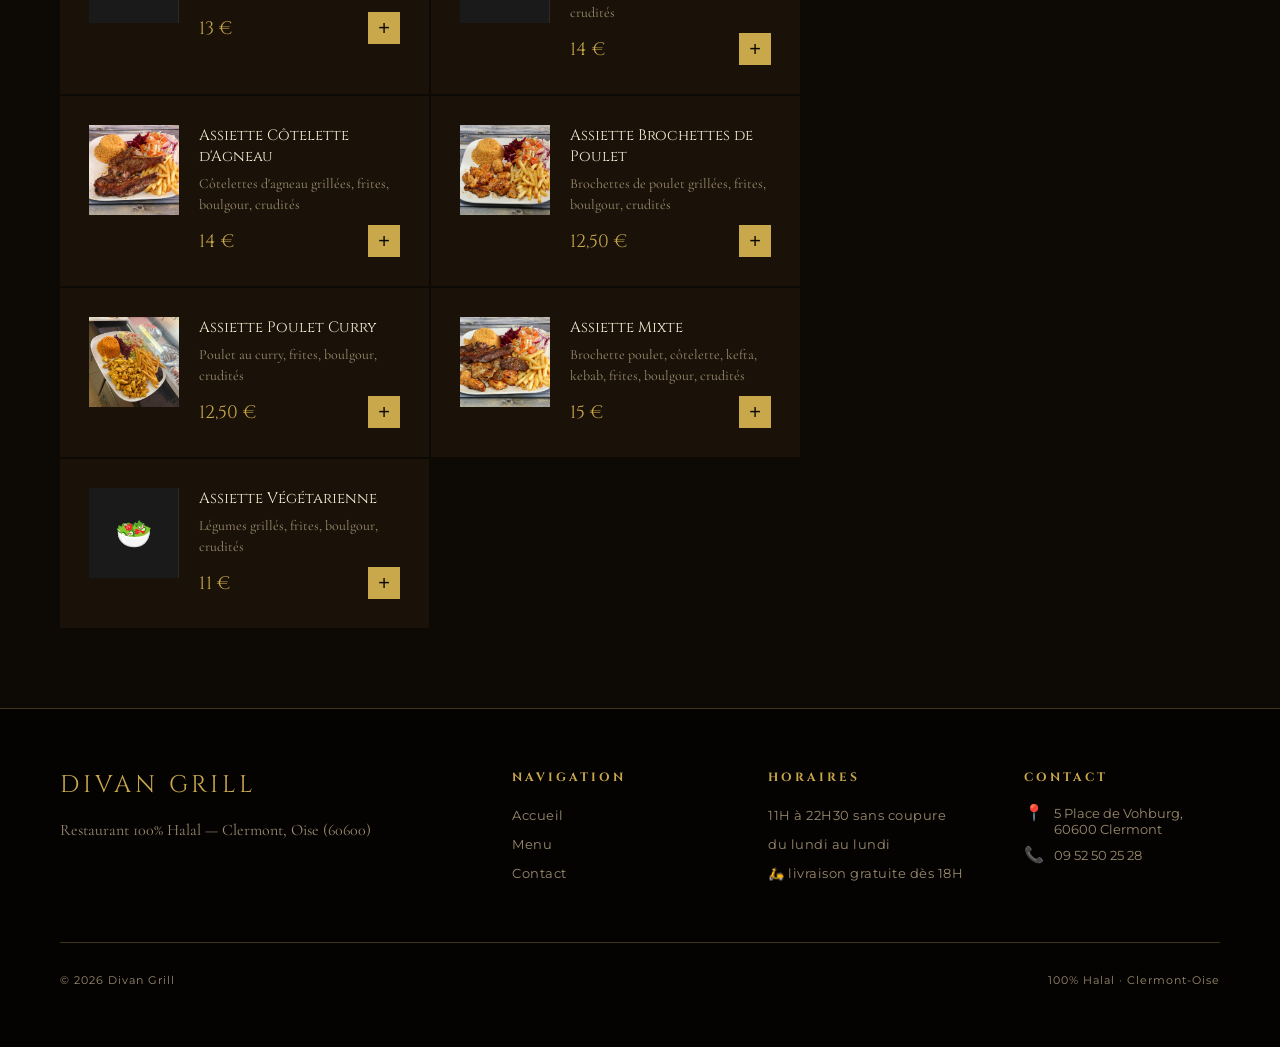
==== commit 91f42ec9: "Connect order submission flow with persistent payload storage" ====
--- a/commander.html
+++ b/commander.html
@@ -787,7 +787,6 @@
         <li><a href="index.html">Accueil</a></li>
         <li><a href="menu.html">Menu</a></li>
         <li><a href="contact.html">Contact</a></li>
-        <li><a href="contact.html">Contact</a></li>
       </ul>
     </div>
     <div class="footer-col">
@@ -810,6 +809,7 @@
   </div>
 </footer>
 
+<script src="js/order-config.js"></script>
 <script src="js/main.js"></script>
 <script>
 let currentConfig = null;
@@ -908,7 +908,77 @@
   updateCartUI();
 }
 
-function validateOrder(){
+
+function buildOrderPayload(){
+  const type=getOrderType();
+  const time=document.getElementById('order-time').value || null;
+  const comment=document.getElementById('order-comment').value.trim();
+  const customer={
+    firstname: document.getElementById('delivery-name')?.value.trim() || '',
+    phone: document.getElementById('delivery-phone')?.value.trim() || '',
+    address: document.getElementById('delivery-address')?.value.trim() || '',
+    postalCode: document.getElementById('delivery-cp')?.value.trim() || '',
+    city: document.getElementById('delivery-city')?.value.trim() || ''
+  };
+  const subtotal=cart.reduce((sum,item)=>sum + item.price * item.qty,0);
+  const deliveryFee= type === 'livraison' ? 0 : 0;
+  const total=subtotal+deliveryFee;
+  return {
+    id: `DG-${Date.now()}`,
+    createdAt: new Date().toISOString(),
+    source: 'website',
+    type,
+    time,
+    comment,
+    customer,
+    items: cart.map(item => ({
+      key: item.key,
+      name: item.name,
+      qty: item.qty,
+      unitPrice: item.price,
+      totalPrice: Number((item.price * item.qty).toFixed(2)),
+      options: item.options || []
+    })),
+    pricing: {
+      subtotal: Number(subtotal.toFixed(2)),
+      deliveryFee: Number(deliveryFee.toFixed(2)),
+      total: Number(total.toFixed(2))
+    }
+  };
+}
+
+function saveOrderLocally(order){
+  const key='divangrill_orders';
+  const existing=JSON.parse(localStorage.getItem(key) || '[]');
+  existing.unshift(order);
+  localStorage.setItem(key, JSON.stringify(existing.slice(0, 100)));
+}
+
+async function sendOrder(order){
+  const config=window.DIVAN_ORDER_CONFIG || {};
+  let remoteSaved=false;
+
+  if(config.endpoint){
+    const response=await fetch(config.endpoint,{
+      method: config.method || 'POST',
+      headers: {
+        'Content-Type':'application/json',
+        ...(config.headers || {})
+      },
+      body: JSON.stringify(order)
+    });
+
+    if(!response.ok){
+      throw new Error('Erreur API commande');
+    }
+    remoteSaved=true;
+  }
+
+  saveOrderLocally(order);
+  return {remoteSaved};
+}
+
+async function validateOrder(){
   if(cart.length===0){showNotification('Panier vide','Ajoutez des articles avant de valider');return;}
   const type=getOrderType();
   const time=document.getElementById('order-time').value;
@@ -918,14 +988,30 @@
     const p=document.getElementById('delivery-phone').value;
     if(!n||!a||!p){showNotification('Informations manquantes','Veuillez compléter vos informations de livraison');return;}
   }
-  document.querySelector('.cart-checkout-btn').style.display='none';
-  const s=document.getElementById('order-success');
-  const tm=time?` pour ${time}`:'';
-  const tp=type==='livraison'?'Votre commande sera livrée':'Votre commande sera prête au retrait';
-  document.getElementById('order-confirmation-text').textContent=`${tp}${tm}. Nous vous contacterons pour confirmer.`;
-  s.style.display='block';
-  cart=[];saveCart();
-  showNotification('Commande envoyée !','Nous vous contacterons très bientôt');
+
+  const btn=document.querySelector('.cart-checkout-btn');
+  btn.disabled=true;
+  btn.textContent='Envoi en cours...';
+
+  try {
+    const order=buildOrderPayload();
+    const result=await sendOrder(order);
+
+    btn.style.display='none';
+    const success=document.getElementById('order-success');
+    const tm=time?` pour ${time}`:'';
+    const tp=type==='livraison'?'Votre commande sera livrée':'Votre commande sera prête au retrait';
+    const mode=result.remoteSaved ? 'Commande enregistrée et transmise.' : 'Commande enregistrée localement (mode hors-ligne).';
+    document.getElementById('order-confirmation-text').textContent=`${tp}${tm}. Référence ${order.id}. ${mode}`;
+    success.style.display='block';
+    cart=[];
+    saveCart();
+    showNotification('Commande validée', `Référence ${order.id}`);
+  } catch (error) {
+    showNotification('Échec envoi', 'Impossible d\'envoyer la commande. Vérifiez la connexion puis réessayez.');
+    btn.disabled=false;
+    btn.textContent='Valider ma commande →';
+  }
 }
 
 const params=new URLSearchParams(window.location.search);
--- a/css/style.css
+++ b/css/style.css
@@ -1412,6 +1412,11 @@
 
 .cart-checkout-btn:hover {
   background: var(--gold-light);
+}
+
+.cart-checkout-btn:disabled {
+  opacity: 0.65;
+  cursor: wait;
 }
 
 /* ============ ORDER TYPE SECTION ============ */
